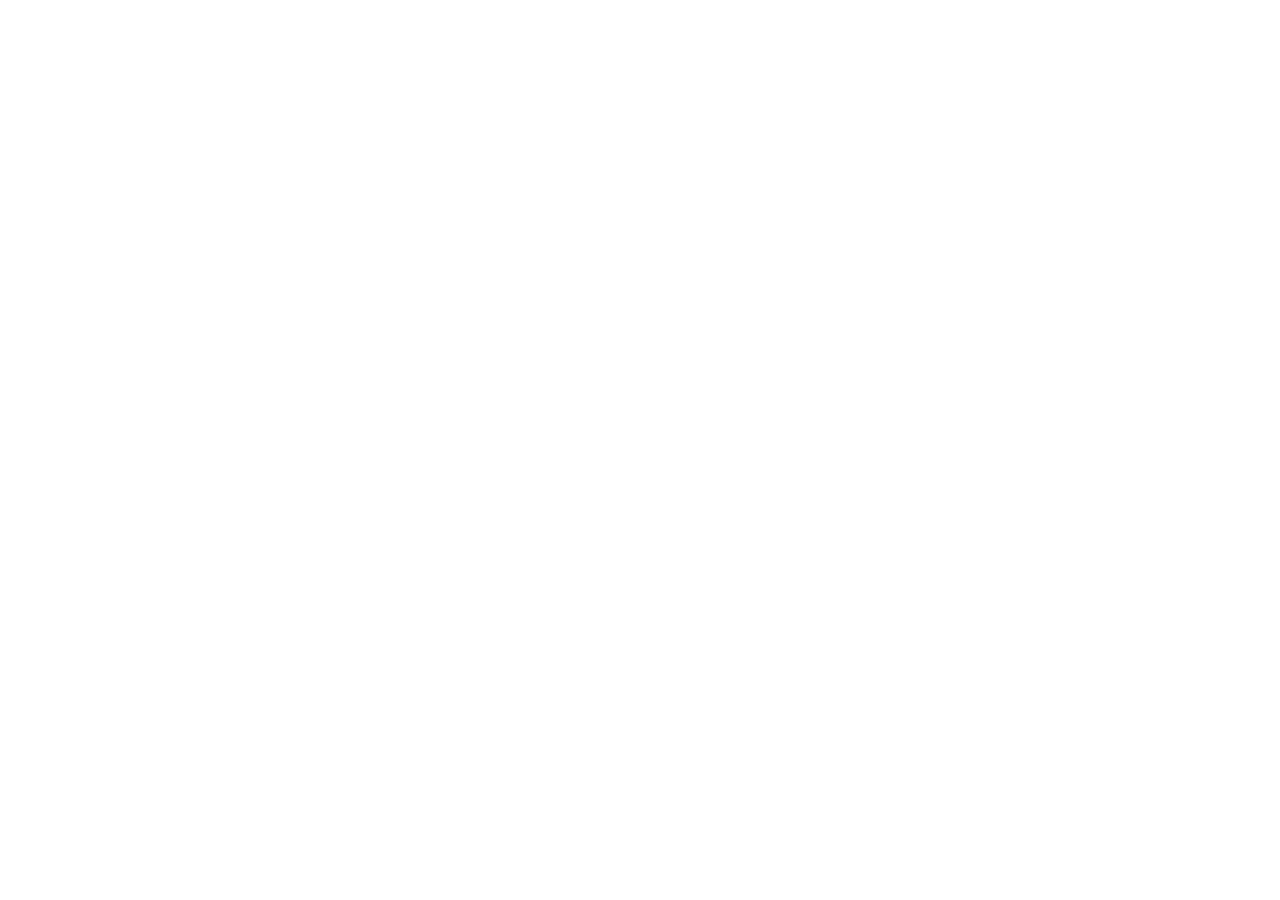
==== index.html @ 5af6671c "feat: initialize project structure and game logic Setup project configuration with Vite, Tailwind CS" ====
<!doctype html>
<html lang="en">
  <head>
    <meta charset="UTF-8" />
    <meta name="viewport" content="width=device-width, initial-scale=1.0" />
    <title>사탕 팡팡 컴퍼스 원 게임 - 초3 수학 원 학습</title>
    <meta name="description" content="초등학교 3학년 수학 '원' 단원을 3D 주사위와 360도 실시간 회전 컴퍼스로 배우는 2인 대결 사탕 수집 게임" />
    <meta property="og:title" content="사탕 팡팡 컴퍼스 원 게임 - 초3 수학 원 학습" />
    <meta property="og:description" content="초등학교 3학년 수학 '원' 단원을 3D 주사위와 360도 실시간 회전 컴퍼스로 배우는 2인 대결 사탕 수집 게임" />
    <meta property="og:type" content="website" />
    <meta name="twitter:card" content="summary_large_image" />
    <link rel="preconnect" href="https://fonts.googleapis.com">
    <link rel="preconnect" href="https://fonts.gstatic.com" crossorigin>
    <link href="https://fonts.googleapis.com/css2?family=Plus+Jakarta+Sans:wght@500;600;700;800&family=Gowun+Dodum&display=swap" rel="stylesheet">
  </head>
  <body>
    <div id="root"></div>
    <script type="module" src="/src/main.tsx"></script>
  </body>
</html>
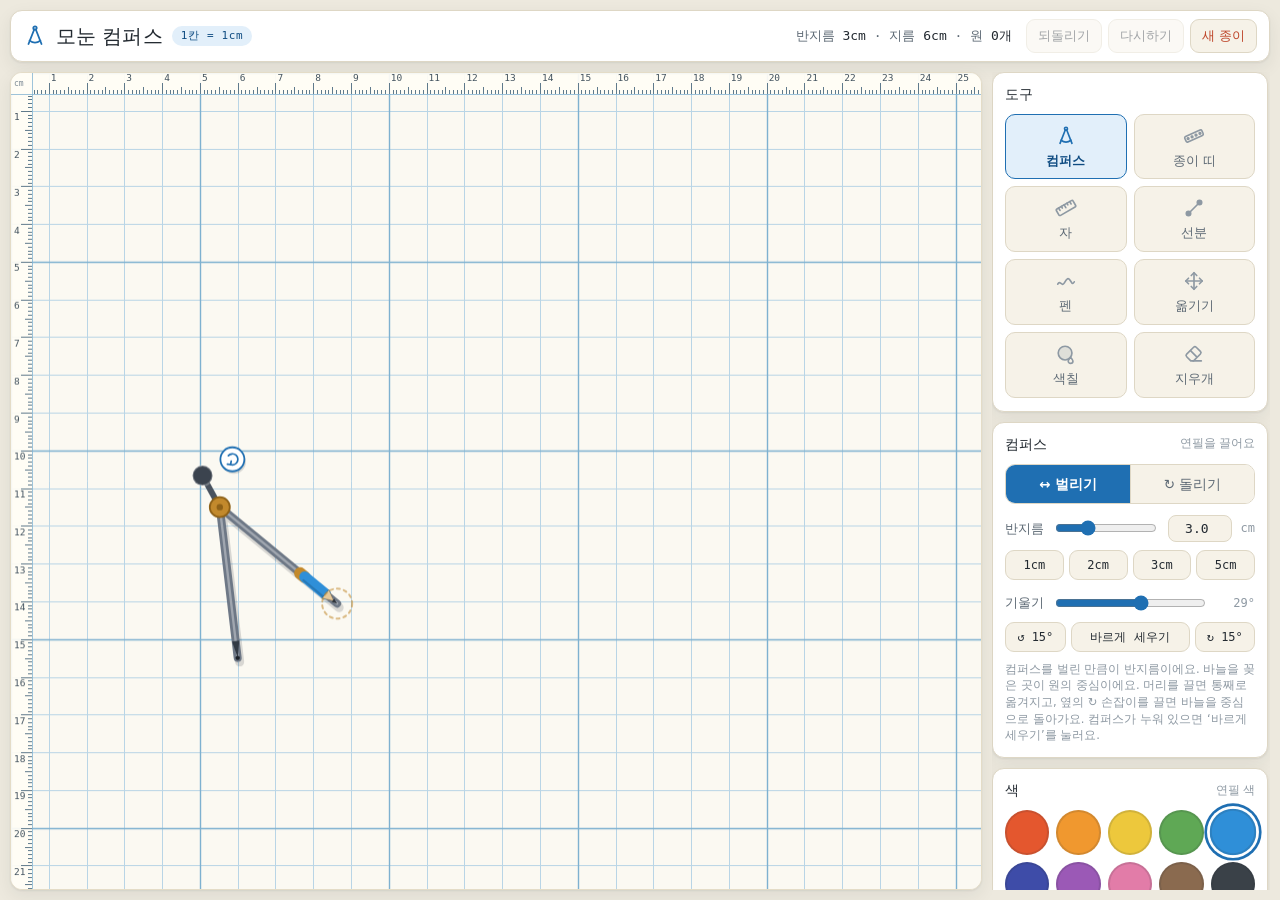
==== commit c53f0ddb: "Add files via upload 영역선택 재수정" ====
--- a/index.html
+++ b/index.html
@@ -1,21 +1,3032 @@
 <!doctype html>
-<html lang="en">
-  <head>
-    <meta charset="UTF-8" />
-    <meta name="viewport" content="width=device-width, initial-scale=1.0" />
-    <title>사탕 팡팡 컴퍼스 원 게임 - 초3 수학 원 학습</title>
-    <meta name="description" content="초등학교 3학년 수학 '원' 단원을 3D 주사위와 360도 실시간 회전 컴퍼스로 배우는 2인 대결 사탕 수집 게임" />
-    <meta property="og:title" content="사탕 팡팡 컴퍼스 원 게임 - 초3 수학 원 학습" />
-    <meta property="og:description" content="초등학교 3학년 수학 '원' 단원을 3D 주사위와 360도 실시간 회전 컴퍼스로 배우는 2인 대결 사탕 수집 게임" />
-    <meta property="og:type" content="website" />
-    <meta name="twitter:card" content="summary_large_image" />
-    <link rel="preconnect" href="https://fonts.googleapis.com">
-    <link rel="preconnect" href="https://fonts.gstatic.com" crossorigin>
-    <link href="https://fonts.googleapis.com/css2?family=Plus+Jakarta+Sans:wght@500;600;700;800&family=Gowun+Dodum&display=swap" rel="stylesheet">
-  </head>
-  <body>
-    <div id="root"></div>
-    <script type="module" src="/src/main.tsx"></script>
-  </body>
+<html lang="ko">
+<head>
+<meta charset="utf-8">
+<meta name="viewport" content="width=device-width, initial-scale=1, viewport-fit=cover">
+<title>모눈 컴퍼스</title>
+<meta name="description" content="모눈종이 위에서 컴퍼스·종이 띠·자로 원을 그려 보는 수학 도구">
+<meta name="theme-color" content="#1F6FB2">
+<meta name="mobile-web-app-capable" content="yes">
+<meta name="apple-mobile-web-app-capable" content="yes">
+<meta name="apple-mobile-web-app-title" content="모눈 컴퍼스">
+<meta name="apple-mobile-web-app-status-bar-style" content="default">
+<link rel="manifest" href="manifest.webmanifest">
+<link rel="icon" type="image/png" sizes="32x32" href="icons/favicon-32.png">
+<link rel="apple-touch-icon" href="icons/apple-touch-icon.png">
+<style>
+/* 글꼴은 앱 안에 들어 있다 — 인터넷이 없어도 같은 모습 */
+@font-face{font-family:Jua;font-style:normal;font-weight:400;font-display:swap;src:url(fonts/jua-sub.woff2) format("woff2")}
+@font-face{font-family:"IBM Plex Mono";font-style:normal;font-weight:500;font-display:swap;src:url(fonts/ibm-plex-mono-latin-500-normal.woff2) format("woff2")}
+</style>
+<style>
+:root{
+  /* 종이 — 두 테마에서 동일하게 유지한다. 도화지는 도화지다. */
+  --paper:#FBF9F2;
+  --paper-grid:#B9D5E6;
+  --paper-grid5:#7EB1D0;
+  --paper-edge:#E4DCC7;
+  --ruler:rgba(255,253,246,.92);
+
+  /* UI 크롬 — 테마에 따라 바뀐다 */
+  --bg:#EDE9DE;
+  --panel:#FFFFFF;
+  --panel-2:#F6F2E8;
+  --line:#DED7C5;
+  --ink:#232A31;
+  --ink-2:#5E6A75;
+  --ink-3:#8E99A3;
+  --accent:#1F6FB2;
+  --accent-soft:#E2EFFA;
+  --accent-ink:#0F4C82;
+  --brass:#C2892C;
+  --steel:#6E7886;
+  --danger:#BE4529;
+  --danger-soft:#FBEAE5;
+  --shadow:0 1px 2px rgba(35,42,49,.07), 0 6px 18px rgba(35,42,49,.07);
+  --r:12px;
+}
+@media (prefers-color-scheme:dark){
+  :root:not([data-theme="light"]){
+    --bg:#121A23;
+    --panel:#1A242F;
+    --panel-2:#16202A;
+    --line:#2A3947;
+    --ink:#E9F0F6;
+    --ink-2:#A6B6C4;
+    --ink-3:#77889A;
+    --accent:#63B6EE;
+    --accent-soft:#1B3448;
+    --accent-ink:#BEE0FA;
+    --brass:#DDA64B;
+    --steel:#95A3B4;
+    --danger:#EE8468;
+    --danger-soft:#38221C;
+    --shadow:0 1px 2px rgba(0,0,0,.35), 0 8px 24px rgba(0,0,0,.30);
+  }
+}
+:root[data-theme="dark"]{
+  --bg:#121A23;
+  --panel:#1A242F;
+  --panel-2:#16202A;
+  --line:#2A3947;
+  --ink:#E9F0F6;
+  --ink-2:#A6B6C4;
+  --ink-3:#77889A;
+  --accent:#63B6EE;
+  --accent-soft:#1B3448;
+  --accent-ink:#BEE0FA;
+  --brass:#DDA64B;
+  --steel:#95A3B4;
+  --danger:#EE8468;
+  --danger-soft:#38221C;
+  --shadow:0 1px 2px rgba(0,0,0,.35), 0 8px 24px rgba(0,0,0,.30);
+}
+
+*,*::before,*::after{box-sizing:border-box}
+html{
+  height:100%;
+  padding-top:env(safe-area-inset-top,0px);
+  padding-bottom:env(safe-area-inset-bottom,0px);
+}
+body{
+  height:100%;
+  margin:0;
+  background:var(--bg);
+  color:var(--ink);
+  font-family:"Gothic A1","Malgun Gothic","Apple SD Gothic Neo",system-ui,sans-serif;
+  font-size:14px;
+  line-height:1.5;
+  -webkit-text-size-adjust:100%;
+}
+img{max-width:100%}
+[hidden]{display:none!important}
+:focus-visible{outline:2.5px solid var(--accent);outline-offset:2px;border-radius:6px}
+
+/* ---------- 뼈대 ---------- */
+.app{
+  height:100%;
+  display:grid;
+  grid-template-columns:1fr 278px;
+  grid-template-rows:auto 1fr;
+  gap:10px;
+  padding:10px;
+}
+
+/* ---------- 상단 바 ---------- */
+.topbar{
+  grid-column:1/-1;
+  display:flex;align-items:center;gap:14px;flex-wrap:wrap;
+  background:var(--panel);
+  border:1px solid var(--line);
+  border-radius:var(--r);
+  padding:8px 12px;
+  box-shadow:var(--shadow);
+}
+.brand{display:flex;align-items:center;gap:9px;min-width:0}
+.brand svg{flex:none;color:var(--accent)}
+.brand h1{
+  font-family:Jua,"Gothic A1",sans-serif;
+  font-size:20px;font-weight:400;margin:0;letter-spacing:.01em;
+  white-space:nowrap;
+}
+.tag{
+  font-family:"IBM Plex Mono","Gothic A1",monospace;
+  font-size:11px;letter-spacing:.06em;
+  color:var(--accent-ink);background:var(--accent-soft);
+  border-radius:999px;padding:2px 9px;white-space:nowrap;
+}
+.readout{
+  font-family:"IBM Plex Mono","Gothic A1",monospace;
+  font-variant-numeric:tabular-nums;
+  font-size:13px;color:var(--ink-2);
+  margin-inline-start:auto;
+  white-space:nowrap;
+}
+.readout b{color:var(--ink);font-weight:500}
+.topacts{display:flex;gap:6px;flex-wrap:wrap}
+
+/* ---------- 버튼 ---------- */
+button{font:inherit;color:inherit;cursor:pointer}
+.btn{
+  background:var(--panel-2);
+  border:1px solid var(--line);
+  border-radius:9px;
+  padding:6px 11px;
+  font-size:13px;
+  transition:background .12s, border-color .12s, transform .06s;
+}
+.btn:hover:not(:disabled){background:var(--accent-soft);border-color:var(--accent)}
+.btn:active:not(:disabled){transform:translateY(1px)}
+.btn:disabled{opacity:.42;cursor:not-allowed}
+.btn.danger{color:var(--danger)}
+.btn.danger:hover:not(:disabled){background:var(--danger-soft);border-color:var(--danger)}
+
+/* ---------- 종이 ---------- */
+.stage{position:relative;min-width:0;min-height:0}
+.paper-frame{
+  position:absolute;inset:0;
+  border:1px solid var(--paper-edge);
+  border-radius:var(--r);
+  overflow:hidden;
+  background:var(--paper);
+  box-shadow:var(--shadow);
+}
+#paper{display:block;width:100%;height:100%;touch-action:none;cursor:crosshair}
+.toast{
+  position:absolute;left:50%;bottom:16px;transform:translateX(-50%);
+  background:#232A31;color:#FBF9F2;
+  font-size:13.5px;padding:8px 16px;border-radius:999px;
+  box-shadow:0 6px 20px rgba(0,0,0,.28);
+  pointer-events:none;
+  animation:pop .28s ease-out;
+  max-width:calc(100% - 32px);text-align:center;
+}
+@keyframes pop{from{opacity:0;transform:translate(-50%,10px)}to{opacity:1;transform:translate(-50%,0)}}
+@media (prefers-reduced-motion:reduce){
+  .toast{animation:none}
+  .btn:active:not(:disabled){transform:none}
+}
+
+/* ---------- 도구 패널 ---------- */
+.panel{
+  min-height:0;overflow-y:auto;overscroll-behavior:contain;
+  display:flex;flex-direction:column;gap:10px;
+  padding-right:2px;
+}
+.card{
+  background:var(--panel);
+  border:1px solid var(--line);
+  border-radius:var(--r);
+  padding:11px 12px 13px;
+  box-shadow:var(--shadow);
+}
+.card h2{
+  font-family:Jua,"Gothic A1",sans-serif;font-weight:400;
+  font-size:14px;margin:0 0 9px;color:var(--ink);
+  display:flex;align-items:center;gap:7px;
+}
+.card h2 .note{
+  font-family:"Gothic A1",sans-serif;font-size:11.5px;color:var(--ink-3);margin-inline-start:auto;
+}
+
+.tools{display:grid;grid-template-columns:1fr 1fr;gap:7px}
+.tool{
+  display:flex;flex-direction:column;align-items:center;gap:5px;
+  background:var(--panel-2);border:1.5px solid var(--line);
+  border-radius:10px;padding:10px 4px 8px;
+  font-size:12.5px;color:var(--ink-2);
+  transition:background .12s,border-color .12s,color .12s;
+}
+.tool svg{color:var(--ink-3);transition:color .12s}
+.tool:hover{border-color:var(--accent);color:var(--ink)}
+.tool[aria-pressed="true"]{
+  background:var(--accent-soft);border-color:var(--accent);
+  color:var(--accent-ink);font-weight:700;
+}
+.tool[aria-pressed="true"] svg{color:var(--accent)}
+
+.seg{display:grid;grid-template-columns:1fr 1fr;gap:0;border:1.5px solid var(--line);border-radius:10px;overflow:hidden;margin-bottom:11px}
+.seg.seg3{grid-template-columns:1fr 1fr 1fr}
+.seg.seg3 button{font-size:12.5px}
+.seg button{
+  background:var(--panel-2);border:0;padding:9px 4px;
+  font-size:13.5px;color:var(--ink-2);
+  display:flex;align-items:center;justify-content:center;gap:6px;
+}
+.seg button+button{border-left:1.5px solid var(--line)}
+.seg button[aria-pressed="true"]{background:var(--accent);color:#fff;font-weight:700}
+.seg .hintline{display:block;font-size:11px;color:var(--ink-3);margin-top:-6px}
+
+.field{display:flex;align-items:center;gap:9px;margin-bottom:8px}
+.field label{font-size:13px;color:var(--ink-2);white-space:nowrap}
+input[type=range]{flex:1;min-width:0;accent-color:var(--accent);height:22px}
+.num{
+  width:64px;padding:5px 7px;text-align:right;
+  font-family:"IBM Plex Mono","Gothic A1",monospace;font-variant-numeric:tabular-nums;
+  font-size:13px;background:var(--panel-2);color:var(--ink);
+  border:1px solid var(--line);border-radius:8px;
+}
+.unit{font-family:"IBM Plex Mono",monospace;font-size:12px;color:var(--ink-3)}
+.stepbtns{display:flex;gap:5px}
+.stepbtns .btn{flex:1;padding:5px 0;font-family:"IBM Plex Mono",monospace;font-size:12px}
+
+.swatches{display:grid;grid-template-columns:repeat(5,1fr);gap:7px}
+.sw{
+  aspect-ratio:1;border-radius:50%;border:2px solid rgba(35,42,49,.14);
+  padding:0;transition:transform .1s, box-shadow .12s;
+}
+.sw:hover{transform:scale(1.1)}
+.sw[aria-pressed="true"]{
+  box-shadow:0 0 0 2.5px var(--panel),0 0 0 5px var(--accent);
+  transform:scale(1.06);
+}
+
+.checks{display:flex;flex-direction:column;gap:2px}
+.chk{
+  display:flex;align-items:center;gap:9px;
+  padding:5px 6px;border-radius:8px;cursor:pointer;font-size:13.5px;
+}
+.chk:hover{background:var(--panel-2)}
+.chk input{width:17px;height:17px;accent-color:var(--accent);flex:none;cursor:pointer}
+.chk .dash{flex:none;width:22px;height:0;border-top-width:2.5px;border-radius:2px}
+
+.selinfo{
+  font-family:"IBM Plex Mono","Gothic A1",monospace;font-variant-numeric:tabular-nums;
+  font-size:12.5px;color:var(--ink-2);
+  background:var(--panel-2);border-radius:8px;padding:7px 10px;margin-bottom:9px;
+}
+.selinfo em{font-style:normal;color:var(--ink);font-weight:500}
+.rowbtns{display:flex;gap:6px}
+.rowbtns .btn{flex:1;text-align:center}
+
+.btn.save{
+  width:100%;padding:10px;font-size:14px;font-weight:700;
+  background:var(--accent);border-color:var(--accent);color:#fff;
+}
+.btn.save:hover:not(:disabled){background:var(--accent-ink);border-color:var(--accent-ink)}
+.btn.link{
+  width:100%;background:none;border:0;padding:7px 0 0;
+  font-size:12px;color:var(--accent);text-decoration:underline;text-underline-offset:2px;
+}
+.btn.link:hover{color:var(--accent-ink)}
+.savenote{font-size:11.5px;color:var(--ink-3);margin:9px 0 0;line-height:1.45}
+.sizehint{
+  display:block;margin-top:7px;
+  font-family:"IBM Plex Mono","Gothic A1",monospace;font-variant-numeric:tabular-nums;
+  font-size:11.5px;color:var(--ink-2);
+}
+
+/* 저장 기능이 막힌 화면에서 직접 내려받을 수 있게 보여 주는 창 */
+.peek{
+  position:fixed;inset:0;z-index:50;
+  background:rgba(18,26,35,.78);
+  display:grid;place-items:center;padding:20px;
+}
+.peek-box{
+  background:var(--panel);border-radius:14px;padding:16px;
+  max-width:min(760px,100%);max-height:100%;overflow:auto;
+  display:flex;flex-direction:column;gap:11px;
+  box-shadow:0 20px 60px rgba(0,0,0,.4);
+}
+.peek-box p{margin:0;font-size:13px;color:var(--ink-2);line-height:1.5}
+.peek-box textarea{
+  font-family:"IBM Plex Mono",monospace;font-size:11px;line-height:1.5;
+  width:100%;resize:vertical;padding:9px;border-radius:8px;
+  border:1px solid var(--line);background:var(--panel-2);color:var(--ink);
+  word-break:break-all;
+}
+.peek-box img{
+  display:block;max-width:100%;border-radius:8px;
+  background:
+    linear-gradient(45deg,#DED8C8 25%,transparent 25%,transparent 75%,#DED8C8 75%),
+    linear-gradient(45deg,#DED8C8 25%,#F6F2E8 25%,#F6F2E8 75%,#DED8C8 75%);
+  background-size:16px 16px;background-position:0 0,8px 8px;
+}
+
+/* 순서가 실제로 의미 있는 곳 — 컴퍼스 사용 절차.
+   li 를 grid 로 두면 <b> 와 그 뒤 글월이 서로 다른 칸으로 흩어진다. 글월은 한 흐름으로 두고
+   번호만 따로 띄운다. */
+.steps{list-style:none;margin:0;padding:0;counter-reset:s;display:flex;flex-direction:column;gap:10px}
+.steps li{
+  counter-increment:s;
+  position:relative;
+  padding-left:31px;
+  min-height:22px;
+  font-size:12.8px;color:var(--ink-2);line-height:1.55;
+}
+.steps li::before{
+  content:counter(s);
+  position:absolute;left:0;top:0;
+  width:22px;height:22px;border-radius:50%;
+  display:grid;place-items:center;
+  font-family:"IBM Plex Mono",monospace;font-size:11.5px;
+  background:var(--accent-soft);color:var(--accent-ink);
+}
+.steps b{color:var(--ink);font-weight:700}
+
+.startthumb{
+  display:block;width:100%;height:88px;
+  border:1px solid var(--line);border-radius:9px;
+  background:#FBF9F2;margin-bottom:9px;
+}
+
+details.cal{border-top:1px solid var(--line);margin-top:2px;padding-top:9px}
+details.cal summary{font-size:12.5px;color:var(--ink-3);cursor:pointer;list-style:none;display:flex;align-items:center;gap:6px}
+details.cal summary::-webkit-details-marker{display:none}
+details.cal summary::before{content:"▸";font-size:10px;transition:transform .15s}
+details.cal[open] summary::before{transform:rotate(90deg)}
+details.cal p{font-size:11.5px;color:var(--ink-3);margin:8px 0 6px;line-height:1.45}
+
+/* ---------- 좁은 화면 ---------- */
+@media (max-width:880px){
+  .app{
+    height:auto;min-height:100%;
+    grid-template-columns:1fr;
+    grid-template-rows:auto auto auto;
+  }
+  .stage{height:56vh;min-height:300px}
+  .panel{overflow:visible}
+  .readout{margin-inline-start:0;width:100%;order:3}
+  .topacts{margin-inline-start:auto}
+}
+</style>
+
+</head>
+<body>
+<div class="app">
+
+  <header class="topbar">
+    <div class="brand">
+      <svg width="24" height="24" viewBox="0 0 24 24" fill="none" stroke="currentColor" stroke-width="1.8" stroke-linecap="round" stroke-linejoin="round" aria-hidden="true">
+        <circle cx="12" cy="4" r="1.7"/>
+        <path d="M11.2 5.5 5.5 20"/><path d="M12.8 5.5 18.5 20"/>
+        <path d="M6.6 16.6a9 9 0 0 0 10.8 0"/>
+      </svg>
+      <h1>모눈 컴퍼스</h1>
+      <span class="tag">1칸 = 1cm</span>
+    </div>
+    <div class="readout" id="readout"></div>
+    <div class="topacts">
+      <button class="btn" id="btnUndo" type="button">되돌리기</button>
+      <button class="btn" id="btnRedo" type="button">다시하기</button>
+      <button class="btn danger" id="btnClear" type="button">새 종이</button>
+      <button class="btn save" id="btnInstall" type="button" hidden style="width:auto;padding:6px 12px;font-size:13px">앱 설치</button>
+    </div>
+  </header>
+
+  <div class="stage">
+    <div class="paper-frame">
+      <canvas id="paper"></canvas>
+      <div class="toast" id="toast" hidden></div>
+    </div>
+  </div>
+
+  <aside class="panel">
+
+    <section class="card">
+      <h2>도구</h2>
+      <div class="tools" id="tools">
+        <button class="tool" type="button" data-tool="compass" aria-pressed="true">
+          <svg width="22" height="22" viewBox="0 0 24 24" fill="none" stroke="currentColor" stroke-width="1.8" stroke-linecap="round" stroke-linejoin="round" aria-hidden="true"><circle cx="12" cy="4" r="1.6"/><path d="M11.2 5.5 5.5 20"/><path d="M12.8 5.5 18.5 20"/><path d="M6.6 16.6a9 9 0 0 0 10.8 0"/></svg>
+          컴퍼스
+        </button>
+        <button class="tool" type="button" data-tool="strip" aria-pressed="false">
+          <svg width="22" height="22" viewBox="0 0 24 24" fill="none" stroke="currentColor" stroke-width="1.8" stroke-linecap="round" stroke-linejoin="round" aria-hidden="true"><g transform="rotate(-24 12 12)"><rect x="1.8" y="8.8" width="20.4" height="6.4" rx="1.6"/><circle cx="5" cy="12" r=".9" fill="currentColor"/><circle cx="9.7" cy="12" r=".9" fill="currentColor"/><circle cx="14.4" cy="12" r=".9" fill="currentColor"/><circle cx="19.1" cy="12" r=".9" fill="currentColor"/></g></svg>
+          종이 띠
+        </button>
+        <button class="tool" type="button" data-tool="ruler" aria-pressed="false">
+          <svg width="22" height="22" viewBox="0 0 24 24" fill="none" stroke="currentColor" stroke-width="1.8" stroke-linecap="round" stroke-linejoin="round" aria-hidden="true"><g transform="rotate(-30 12 12)"><rect x="1.5" y="8" width="21" height="8" rx="1.4"/><path d="M5 8v3M8.5 8v2M12 8v3.6M15.5 8v2M19 8v3"/></g></svg>
+          자
+        </button>
+        <button class="tool" type="button" data-tool="line" aria-pressed="false">
+          <svg width="22" height="22" viewBox="0 0 24 24" fill="none" stroke="currentColor" stroke-width="1.8" stroke-linecap="round" stroke-linejoin="round" aria-hidden="true"><path d="M6 18 18 6"/><circle cx="6" cy="18" r="2.4" fill="currentColor"/><circle cx="18" cy="6" r="2.4" fill="currentColor"/></svg>
+          선분
+        </button>
+        <button class="tool" type="button" data-tool="pen" aria-pressed="false">
+          <svg width="22" height="22" viewBox="0 0 24 24" fill="none" stroke="currentColor" stroke-width="1.8" stroke-linecap="round" stroke-linejoin="round" aria-hidden="true"><path d="M3 15.5c2.4-5.2 4.6 3.4 7.2-1.4S14.6 7.6 17 12s3 2.6 4 .9"/></svg>
+          펜
+        </button>
+        <button class="tool" type="button" data-tool="select" aria-pressed="false">
+          <svg width="22" height="22" viewBox="0 0 24 24" fill="none" stroke="currentColor" stroke-width="1.8" stroke-linecap="round" stroke-linejoin="round" aria-hidden="true"><path d="M12 3v18M3 12h18"/><path d="m9 6 3-3 3 3M9 18l3 3 3-3M6 9l-3 3 3 3M18 9l3 3-3 3"/></svg>
+          옮기기
+        </button>
+        <button class="tool" type="button" data-tool="fill" aria-pressed="false">
+          <svg width="22" height="22" viewBox="0 0 24 24" fill="none" stroke="currentColor" stroke-width="1.8" stroke-linecap="round" stroke-linejoin="round" aria-hidden="true"><circle cx="11" cy="11" r="7.5" fill="currentColor" fill-opacity=".22"/><path d="M17 15.5c1.6 1.9 2.6 3.2 2.6 4.2a2.6 2.6 0 0 1-5.2 0c0-1 1-2.3 2.6-4.2Z"/></svg>
+          색칠
+        </button>
+        <button class="tool" type="button" data-tool="erase" aria-pressed="false">
+          <svg width="22" height="22" viewBox="0 0 24 24" fill="none" stroke="currentColor" stroke-width="1.8" stroke-linecap="round" stroke-linejoin="round" aria-hidden="true"><path d="M8.5 19.5 4 15a2 2 0 0 1 0-2.8l7.6-7.6a2 2 0 0 1 2.8 0l4.6 4.6a2 2 0 0 1 0 2.8l-7.5 7.5Z"/><path d="M20 19.5h-9"/><path d="m8.2 8.3 6.5 6.5"/></svg>
+          지우개
+        </button>
+      </div>
+    </section>
+
+    <section class="card" id="cardCompass">
+      <h2><span id="instName">컴퍼스</span><span class="note">연필을 끌어요</span></h2>
+      <div class="seg" id="seg">
+        <button type="button" data-mode="open" aria-pressed="true" id="modeOpen">↔ 벌리기</button>
+        <button type="button" data-mode="turn" aria-pressed="false">↻ 돌리기</button>
+      </div>
+      <div class="field">
+        <label for="rRange">반지름</label>
+        <input type="range" id="rRange" min="0.5" max="9" step="0.1" value="3">
+        <input type="number" class="num" id="rNum" min="0.5" max="9" step="0.1" value="3.0">
+        <span class="unit">cm</span>
+      </div>
+      <div class="stepbtns">
+        <button class="btn" type="button" data-setr="1">1cm</button>
+        <button class="btn" type="button" data-setr="2">2cm</button>
+        <button class="btn" type="button" data-setr="3">3cm</button>
+        <button class="btn" type="button" data-setr="5">5cm</button>
+      </div>
+      <div class="field" style="margin:10px 0 6px">
+        <label for="tiltRange">기울기</label>
+        <input type="range" id="tiltRange" min="-180" max="180" step="1" value="0">
+        <span class="unit" id="tiltOut" style="min-width:38px;text-align:right">0°</span>
+      </div>
+      <div class="stepbtns">
+        <button class="btn" type="button" data-rot="-15" aria-label="왼쪽으로 15도">↺ 15°</button>
+        <button class="btn" type="button" id="btnUpright" style="flex:2">바르게 세우기</button>
+        <button class="btn" type="button" data-rot="15" aria-label="오른쪽으로 15도">↻ 15°</button>
+      </div>
+      <p class="savenote" id="instHint"></p>
+    </section>
+
+    <section class="card" id="cardRul" hidden>
+      <h2>자<span class="note" id="rulNote">—</span></h2>
+      <div class="seg seg3" id="segRulLen">
+        <button type="button" data-rlen="10" aria-pressed="false">10cm</button>
+        <button type="button" data-rlen="15" aria-pressed="true">15cm</button>
+        <button type="button" data-rlen="20" aria-pressed="false">20cm</button>
+      </div>
+      <div class="rowbtns">
+        <button class="btn" type="button" data-rang="0">가로로 놓기</button>
+        <button class="btn" type="button" data-rang="90">세로로 놓기</button>
+      </div>
+      <p class="savenote">재고 싶은 곳에 자의 <b>0</b>을 맞춰요. 종이를 누르면 0이 그 자리로 와요.<br>
+      자 몸통을 끌면 옮겨지고, 끝의 <b>↻ 손잡이</b>를 끌면 0을 중심으로 돌아가요. <b>Shift</b>를 누르면 15°씩 돌아가요.<br>
+      눈금 쪽 가장자리를 누르거나 마우스를 올리면 그 자리의 길이가 보여요.</p>
+    </section>
+
+    <section class="card" id="cardPen" hidden>
+      <h2>펜<span class="note">자유롭게 그려요</span></h2>
+      <div class="seg seg3" id="segPen">
+        <button type="button" data-pen="thin" aria-pressed="false">가늘게</button>
+        <button type="button" data-pen="mid" aria-pressed="true">보통</button>
+        <button type="button" data-pen="bold" aria-pressed="false">굵게</button>
+      </div>
+      <p class="savenote" style="margin:0">종이 위를 누른 채 움직이면 그려져요. 마우스, 펜, 손가락 모두 돼요.<br>
+      잘못 그렸으면 <b>지우개</b>를 누른 채 쓱 문질러요.</p>
+    </section>
+
+    <section class="card" id="cardLine" hidden>
+      <h2>선분<span class="note" id="lineLen">—</span></h2>
+      <p class="savenote" style="margin:0">종이의 한 점을 눌러 다른 점까지 <b>끌면</b> 선분이 그어져요. 끄는 동안 길이가 보여요.<br>
+      <b>Shift</b>를 누른 채 끌면 가로·세로·45°로 곧게 그어져요.</p>
+    </section>
+
+    <section class="card">
+      <h2>색<span class="note" id="colorNote">연필 색</span></h2>
+      <div class="swatches" id="swatches"></div>
+      <div class="checks" style="margin-top:9px">
+        <label class="chk"><input type="checkbox" id="chkFillErase"> 색칠 도구로 칠 지우기</label>
+      </div>
+    </section>
+
+    <section class="card">
+      <h2>보기</h2>
+      <div class="checks">
+        <label class="chk"><input type="checkbox" id="chkCenter" checked><span class="dash" style="border-top-style:dotted;border-color:#2B333B"></span> 중심</label>
+        <label class="chk"><input type="checkbox" id="chkRadius"><span class="dash" style="border-top-style:solid;border-color:#1F6FB2"></span> 반지름</label>
+        <label class="chk"><input type="checkbox" id="chkDiameter"><span class="dash" style="border-top-style:dashed;border-color:#B4531F"></span> 지름</label>
+        <label class="chk"><input type="checkbox" id="chkLength" checked><span class="dash" style="border-top-style:solid;border-color:#2E7D5B"></span> 선분 길이</label>
+      </div>
+      <div class="checks" style="margin-top:6px;border-top:1px solid var(--line);padding-top:6px">
+        <label class="chk"><input type="checkbox" id="chkGrid" checked> 모눈</label>
+        <label class="chk"><input type="checkbox" id="chkRuler" checked> 눈금자</label>
+        <label class="chk"><input type="checkbox" id="chkSnap" checked> 모눈에 딱 맞추기</label>
+      </div>
+      <details class="cal">
+        <summary>화면 보정</summary>
+        <p>진짜 자를 화면에 대고, 모눈 한 칸이 1cm가 되도록 맞춰요.</p>
+        <div class="field" style="margin:0">
+          <input type="range" id="calRange" min="0.6" max="1.6" step="0.01" value="1">
+          <span class="unit" id="calOut">100%</span>
+        </div>
+      </details>
+    </section>
+
+    <section class="card" id="cardSel" hidden>
+      <h2>고른 그림<span class="note" id="selCount">0개</span></h2>
+      <div class="selinfo" id="selInfo"></div>
+      <div class="rowbtns" style="margin-bottom:6px">
+        <button class="btn" type="button" id="btnSelAll">모두 고르기</button>
+        <button class="btn" type="button" id="btnSelNone">고르기 해제</button>
+      </div>
+      <div class="rowbtns">
+        <button class="btn" type="button" id="btnSelFill">색칠하기</button>
+        <button class="btn danger" type="button" id="btnSelDel">삭제</button>
+      </div>
+    </section>
+
+    <section class="card">
+      <h2>저장<span class="note">PNG 그림 파일</span></h2>
+      <div class="seg seg3" id="segScope">
+        <button type="button" data-scope="sel" aria-pressed="true">고른 그림</button>
+        <button type="button" data-scope="area" aria-pressed="false">영역</button>
+        <button type="button" data-scope="all" aria-pressed="false">종이 전체</button>
+      </div>
+      <div id="cropRow" hidden style="margin:-4px 0 11px">
+        <button class="btn" type="button" id="btnCrop" style="width:100%">✂ 영역 다시 정하기</button>
+      </div>
+      <div class="seg seg3" id="segBg">
+        <button type="button" data-bg="grid" aria-pressed="true">모눈</button>
+        <button type="button" data-bg="white" aria-pressed="false">흰 바탕</button>
+        <button type="button" data-bg="none" aria-pressed="false">투명</button>
+      </div>
+      <div class="seg seg3" id="segScale">
+        <button type="button" data-scale="1" aria-pressed="true">작게</button>
+        <button type="button" data-scale="2" aria-pressed="false">보통</button>
+        <button type="button" data-scale="3" aria-pressed="false">크게</button>
+      </div>
+      <button class="btn save" type="button" id="btnSave">PNG로 저장</button>
+      <button class="btn link" type="button" id="btnPeek">그림 열어서 직접 저장하기</button>
+      <span class="sizehint" id="sizeHint"></span>
+      <p class="savenote" id="saveNote"></p>
+    </section>
+
+    <section class="card" id="cardGuide">
+      <h2>따라 그리기<span class="note" id="guideNote">예시 없음</span></h2>
+      <div class="rowbtns">
+        <button class="btn" type="button" id="btnGuideCopy">예시 코드 복사</button>
+        <button class="btn" type="button" id="btnGuidePaste">코드 붙여 넣기</button>
+      </div>
+      <div id="guideOn" hidden style="margin-top:8px">
+        <div class="checks" style="margin-bottom:6px">
+          <label class="chk"><input type="checkbox" id="chkGuide" checked><span class="dash" style="border-top-style:dashed;border-color:#8E99A3"></span> 예시 보기</label>
+        </div>
+        <div class="rowbtns">
+          <button class="btn" type="button" id="btnGuideTake">내 그림으로 가져오기</button>
+          <button class="btn danger" type="button" id="btnGuideClear">예시 지우기</button>
+        </div>
+      </div>
+      <p class="savenote" id="guideHelp"><b>선생님</b>: 예시를 그리고 ‘예시 코드 복사’를 눌러, 이 페이지 링크와 함께 보내요.<br>
+      <b>학생</b>: 링크를 열고 ‘코드 붙여 넣기’에 받은 코드를 넣으면 예시가 흐린 점선으로 깔려요. 그 위에 따라 그려요.</p>
+    </section>
+
+    <section class="card" id="cardStart">
+      <h2>출발 그림<span class="note" id="startNote">—</span></h2>
+      <canvas class="startthumb" id="startThumb" hidden></canvas>
+      <button class="btn" type="button" id="btnStartLoad" style="width:100%">출발 그림으로 되돌리기</button>
+      <div id="startOwner" hidden style="margin-top:6px">
+        <div class="rowbtns">
+          <button class="btn" type="button" id="btnStartSet">지금 그림으로 정하기</button>
+          <button class="btn danger" type="button" id="btnStartClear">없애기</button>
+        </div>
+      </div>
+      <button class="btn link" type="button" id="btnStartCopy">출발 그림 코드 복사</button>
+      <p class="savenote" id="startHelp"></p>
+    </section>
+
+    <section class="card">
+      <h2>이렇게 그려요</h2>
+      <ol class="steps">
+        <li>연필을 끌어 <b>반지름</b>을 정해요. 컴퍼스는 벌리고, 종이 띠는 연필 꽂을 구멍을 골라요.</li>
+        <li>종이를 눌러 <b>원의 중심</b>에 바늘이나 누름핀을 꽂아요.</li>
+        <li><b>돌리기</b>로 바꾸고, 연필을 잡아 한 바퀴 빙 돌려요. 돌린 만큼만 그려져요.</li>
+      </ol>
+      <p class="savenote">두 도구 모두 <b>중심과 반지름이 같으면 같은 원</b>이 그려져요. 도구를 바꿔 가며 같은 원을 그려 보세요.</p>
+      <p class="savenote"><b>선분</b> 도구는 한 점에서 다른 점까지 끌면 그어져요. 반지름이나 지름을 선분으로 그어 재어 보세요. <b>자</b>를 종이 위에 대면 원의 지름이나 선분의 길이를 직접 잴 수 있어요.
+      <b>펜</b>으로는 원 안에 얼굴을 그리거나 이름을 쓰는 것처럼 자유롭게 그릴 수 있어요.</p>
+    </section>
+
+  </aside>
+</div>
+
+<div class="peek" id="peek" hidden>
+  <div class="peek-box">
+    <p id="peekMsg"></p>
+    <img id="peekImg" alt="저장할 그림">
+    <textarea id="peekText" hidden readonly rows="5" spellcheck="false"></textarea>
+    <div class="rowbtns">
+      <button class="btn save" type="button" id="peekLoad" hidden style="width:auto">불러오기</button>
+      <button class="btn" type="button" id="peekClose">닫기</button>
+    </div>
+  </div>
+</div>
+
+<script type="application/json" id="startScene">null</script>
+
+<script>
+(function(){
+"use strict";
+
+/* 이 페이지가 스스로 새 버전을 낼 때 쓸 원본. 아무것도 건드리기 전에 떠 둔다. */
+var PRISTINE = document.documentElement.outerHTML;
+
+var TAU = Math.PI * 2;
+var STORE = "mogeun-compass-v1";
+
+/* ============ 상태 ============ */
+var S = {
+  tool: "compass",
+  cmode: "open",
+  color: "#2F8FD8",
+  pen: "mid",
+  fillErase: false,
+  show: { center:true, radius:false, diameter:false, length:true },
+  grid: true, ruler: true, snap: true,
+  cal: 1,
+  shapes: [],
+  compass: { x:5, y:6, r:3, ang:-0.5 },
+  rul: { x:1, y:2, ang:0, len:15 },
+  guide: null,          /* 따라 그릴 예시 — 흐리게 깔리고, 고르거나 지울 수 없다 */
+  showGuide: true
+};
+/* 페이지에 박혀 있는 출발 그림 — 링크를 여는 모든 사람이 이 그림에서 시작한다 */
+var START = null;
+try {
+  var _sc = document.getElementById("startScene");
+  var _raw = _sc ? _sc.textContent.trim() : "";
+  if (_raw && _raw !== "null") START = JSON.parse(_raw);
+} catch (err) { START = null; }
+
+var selIds = [], activeId = null, seeded = false;
+var undoStack = [], redoStack = [];
+var saveScope = "sel", saveBg = "grid", saveScale = 1;
+var crop = null, cropMode = false;   /* 저장할 영역 (cm) — 종이 위에 네모를 그려 정한다 */
+
+function isSel(id){ return selIds.indexOf(id) !== -1; }
+function setSel(ids){ selIds = ids.slice(); }
+function toggleSel(id){
+  var i = selIds.indexOf(id);
+  if (i === -1) selIds.push(id); else selIds.splice(i, 1);
+}
+function selShapes(){
+  var out = [], i;
+  for (i = 0; i < S.shapes.length; i++) if (isSel(S.shapes[i].id)) out.push(S.shapes[i]);
+  return out;
+}
+function pruneSel(){
+  selIds = selIds.filter(function(id){ return !!byId(id); });
+}
+
+var COLORS = [
+  ["#E4572E","빨강"], ["#F0982F","주황"], ["#EDC83C","노랑"], ["#5FA855","초록"], ["#2F8FD8","파랑"],
+  ["#3E4CA8","남색"], ["#9B59B6","보라"], ["#E27CA8","분홍"], ["#8A6A4F","갈색"], ["#3A4148","검정"]
+];
+var C_CENTER = "#2B333B", C_RADIUS = "#1F6FB2", C_DIAM = "#B4531F", C_LEN = "#2E7D5B";
+var PAPER = "#FBF9F2", GRID = "#B9D5E6", GRID5 = "#7EB1D0";
+var STEEL = "#6E7886", STEEL_D = "#49525E", BRASS = "#C2892C", BRASS_D = "#8E6117";
+
+/* ============ 캔버스 ============ */
+var cv = document.getElementById("paper");
+var ctx = cv.getContext("2d");
+var W = 0, H = 0, PPC = 37.8, BASE_PPC = 37.8;
+var Wcm = 0, Hcm = 0;
+/* 그리는 창의 왼쪽 위 모서리가 종이의 어디인지 (px). 화면은 0,0, 저장할 때는 잘라낸 위치 */
+var OX = 0, OY = 0;
+
+function measureBasePPC(){
+  var d = document.createElement("div");
+  d.style.cssText = "width:1cm;height:1px;position:absolute;left:-9999px;top:-9999px;visibility:hidden";
+  document.body.appendChild(d);
+  var v = d.getBoundingClientRect().width;
+  d.parentNode.removeChild(d);
+  return (v > 10 && v < 300) ? v : 37.7952755906;
+}
+
+function resize(){
+  var rect = cv.getBoundingClientRect();
+  var dpr = Math.min(window.devicePixelRatio || 1, 2.5);
+  W = Math.max(1, Math.round(rect.width));
+  H = Math.max(1, Math.round(rect.height));
+  cv.width = Math.round(W * dpr);
+  cv.height = Math.round(H * dpr);
+  ctx.setTransform(dpr, 0, 0, dpr, 0, 0);
+  PPC = BASE_PPC * S.cal;
+  Wcm = W / PPC; Hcm = H / PPC;
+  if (!seeded) scheduleSeed();
+  /* claude.ai 화면 안에서는 종이 크기가 늦게 정해진다. 아직 아무도 컴퍼스를 건드리지 않았으면
+     크기가 바뀔 때마다 다시 놓아서, 마지막 크기를 기준으로 자리 잡게 한다. */
+  if (compassAuto) placeCompassDefault();
+  if (rulAuto) placeRulDefault();
+  clampCompass(); clampRul();
+  draw();
+  drawStartThumb();
+}
+
+/* 레이아웃이 자리를 잡은 뒤에 출발 그림을 놓는다 */
+var seedTimer = null;
+function scheduleSeed(){
+  clearTimeout(seedTimer);
+  seedTimer = setTimeout(function(){
+    if (seeded || W < 100) return;
+    seeded = true;
+    applyStart();
+    draw(); syncReadout(); syncSel();
+  }, 150);
+}
+
+/* 출발 그림이 있으면 그것으로, 없으면 빈 종이에서 시작한다 */
+function startShapes(){
+  if (!START || !Array.isArray(START.shapes)) return null;
+  try { return JSON.parse(JSON.stringify(START.shapes)); } catch (err){ return null; }
+}
+function applyStart(){
+  var st = startShapes();
+  S.shapes = [];
+  selIds = []; activeId = null;
+  if (st){
+    S.shapes = st;
+    if (START.compass){
+      try { S.compass = JSON.parse(JSON.stringify(START.compass)); compassAuto = false; } catch (err){}
+    }
+  }
+  if (compassAuto) placeCompassDefault();
+  clampCompass(); syncRadiusUI();
+}
+
+function w2s(xcm, ycm){ return { x: xcm * PPC - OX, y: ycm * PPC - OY }; }
+
+/* ============ 첫 화면 ============ */
+/* 반지름 3cm로 벌린 컴퍼스를 종이 왼쪽 아래 즈음에 둔다 */
+var compassAuto = true;
+function placeCompassDefault(){
+  if (!Wcm) return;
+  S.compass.r = 3;
+  S.compass.ang = -0.5;
+  S.compass.x = round5(Math.max(1, Math.min(6, Wcm * 0.3)));
+  S.compass.y = round5(Math.max(1.5, Math.min(Hcm - 1, Hcm * 0.72)));
+  syncRadiusUI();
+}
+function round5(v){ return Math.round(v * 2) / 2; }
+var idSeq = 1;
+function newId(){ return "s" + (idSeq++) + "_" + Math.random().toString(36).slice(2,7); }
+function mkShape(cx, cy, r, stroke, fill, a0, sweep){
+  return { id: newId(), cx:cx, cy:cy, r:r, stroke:stroke, fill:fill||null, a0:a0, sweep:sweep };
+}
+function mkLine(x1, y1, x2, y2, stroke){
+  return { id: newId(), type:"line", x1:x1, y1:y1, x2:x2, y2:y2, stroke:stroke };
+}
+function mkPath(pts, stroke, w){
+  return { id: newId(), type:"path", pts:pts, stroke:stroke, w:w };
+}
+/* 예전에 저장한 그림에는 type이 없다 — 없으면 원(호)으로 본다.
+   "선분이 아니면 원"으로 판단하면 자유선이 원으로 읽힌다. 원인지를 직접 묻는다. */
+function isArc(sh){ return !sh.type; }
+function isLine(sh){ return sh.type === "line"; }
+function isPath(sh){ return sh.type === "path"; }
+function isClosed(sh){ return isArc(sh) && Math.abs(sh.sweep) >= TAU - 1e-6; }
+function lineLen(sh){ return Math.hypot(sh.x2 - sh.x1, sh.y2 - sh.y1); }
+function byId(id){ for (var i=0;i<S.shapes.length;i++) if (S.shapes[i].id === id) return S.shapes[i]; return null; }
+
+function bboxOf(sh){
+  if (isLine(sh)) return {
+    x0: Math.min(sh.x1, sh.x2), y0: Math.min(sh.y1, sh.y2),
+    x1: Math.max(sh.x1, sh.x2), y1: Math.max(sh.y1, sh.y2)
+  };
+  if (isPath(sh)){
+    var b = { x0: Infinity, y0: Infinity, x1: -Infinity, y1: -Infinity };
+    for (var i = 0; i < sh.pts.length; i++){
+      var q = sh.pts[i];
+      if (q[0] < b.x0) b.x0 = q[0]; if (q[0] > b.x1) b.x1 = q[0];
+      if (q[1] < b.y0) b.y0 = q[1]; if (q[1] > b.y1) b.y1 = q[1];
+    }
+    return b;
+  }
+  return { x0: sh.cx - sh.r, y0: sh.cy - sh.r, x1: sh.cx + sh.r, y1: sh.cy + sh.r };
+}
+function anchorOf(sh){
+  if (isLine(sh)) return { x: sh.x1, y: sh.y1 };
+  if (isPath(sh)) return { x: sh.pts[0][0], y: sh.pts[0][1] };
+  return { x: sh.cx, y: sh.cy };
+}
+function snapshotOf(sh){
+  if (isLine(sh)) return { x1: sh.x1, y1: sh.y1, x2: sh.x2, y2: sh.y2 };
+  if (isPath(sh)) return { pts: sh.pts.map(function(q){ return [q[0], q[1]]; }) };
+  return { cx: sh.cx, cy: sh.cy };
+}
+function r2(v){ return Math.round(v * 100) / 100; }
+function applyMove(sh, s0, dx, dy){
+  if (isLine(sh)){
+    sh.x1 = r2(s0.x1 + dx); sh.y1 = r2(s0.y1 + dy);
+    sh.x2 = r2(s0.x2 + dx); sh.y2 = r2(s0.y2 + dy);
+  } else if (isPath(sh)){
+    sh.pts = s0.pts.map(function(q){ return [r2(q[0] + dx), r2(q[1] + dy)]; });
+  } else {
+    sh.cx = r2(s0.cx + dx); sh.cy = r2(s0.cy + dy);
+  }
+}
+function distToSeg(p, a, b){
+  var vx = b.x - a.x, vy = b.y - a.y, L2 = vx * vx + vy * vy;
+  var t = L2 ? ((p.x - a.x) * vx + (p.y - a.y) * vy) / L2 : 0;
+  t = Math.max(0, Math.min(1, t));
+  return Math.hypot(p.x - (a.x + t * vx), p.y - (a.y + t * vy));
+}
+
+/* ---- 자유선 ---- */
+var PEN_W = { thin: 2, mid: 3.5, bold: 7 };
+
+/* 손이 지나간 자리를 다 남기면 저장이 무거워진다. 모양이 바뀌지 않는 점은 덜어 낸다. */
+function simplify(pts, eps){
+  if (pts.length < 3) return pts;
+  var keep = new Array(pts.length), stack = [[0, pts.length - 1]];
+  keep[0] = keep[pts.length - 1] = true;
+  function P(q){ return { x: q[0], y: q[1] }; }
+  while (stack.length){
+    var s = stack.pop(), a = s[0], b = s[1], maxD = 0, idx = -1;
+    for (var i = a + 1; i < b; i++){
+      var d = distToSeg(P(pts[i]), P(pts[a]), P(pts[b]));
+      if (d > maxD){ maxD = d; idx = i; }
+    }
+    if (idx !== -1 && maxD > eps){ keep[idx] = true; stack.push([a, idx], [idx, b]); }
+  }
+  return pts.filter(function(q, i){ return keep[i]; });
+}
+
+/* 점과 점 사이를 가운데점으로 이어 부드럽게 그린다 */
+function tracePath(pts){
+  var n = pts.length, i, a, b;
+  var p0 = w2s(pts[0][0], pts[0][1]);
+  ctx.beginPath();
+  ctx.moveTo(p0.x, p0.y);
+  if (n === 1){ ctx.lineTo(p0.x + 0.01, p0.y); return; }   /* 콕 찍으면 점 */
+  for (i = 1; i < n - 1; i++){
+    a = w2s(pts[i][0], pts[i][1]);
+    b = w2s(pts[i + 1][0], pts[i + 1][1]);
+    ctx.quadraticCurveTo(a.x, a.y, (a.x + b.x) / 2, (a.y + b.y) / 2);
+  }
+  var last = w2s(pts[n - 1][0], pts[n - 1][1]);
+  ctx.lineTo(last.x, last.y);
+}
+function drawPath(sh){
+  tracePath(sh.pts);
+  ctx.strokeStyle = sh.stroke; ctx.lineWidth = sh.w || PEN_W.mid;
+  ctx.lineCap = "round"; ctx.lineJoin = "round";
+  ctx.stroke();
+}
+function distToPath(p, sh){
+  var pts = sh.pts, best = Infinity, i;
+  if (pts.length === 1) return dist(p, w2s(pts[0][0], pts[0][1]));
+  var prev = w2s(pts[0][0], pts[0][1]);
+  for (i = 1; i < pts.length; i++){
+    var cur = w2s(pts[i][0], pts[i][1]);
+    var d = distToSeg(p, prev, cur);
+    if (d < best) best = d;
+    prev = cur;
+  }
+  return best;
+}
+
+/* ============ 그리기 ============ */
+function draw(){
+  ctx.clearRect(0, 0, W, H);
+  ctx.fillStyle = PAPER;
+  ctx.fillRect(0, 0, W, H);
+  if (S.grid) drawGrid();
+  if (S.guide && S.showGuide) drawGuideLayer();
+  drawShapes();
+  drawSelection();
+  if (S.ruler) drawRulers();
+  if (isCircleTool(S.tool)) drawInstrument();
+  if (S.tool === "ruler") drawRulTool();
+  if (drag && drag.mode === "band") drawBand();
+  if (saveScope === "area" && (crop || cropMode)) drawCrop();
+}
+
+function drawGrid(){
+  var i, p;
+  var ix0 = Math.floor(OX / PPC), ix1 = Math.ceil((OX + W) / PPC);
+  var iy0 = Math.floor(OY / PPC), iy1 = Math.ceil((OY + H) / PPC);
+
+  ctx.lineWidth = 1;
+  ctx.strokeStyle = GRID;
+  ctx.beginPath();
+  for (i = ix0; i <= ix1; i++){
+    if (i % 5 === 0) continue;
+    p = Math.round(i * PPC - OX) + 0.5;
+    ctx.moveTo(p, 0); ctx.lineTo(p, H);
+  }
+  for (i = iy0; i <= iy1; i++){
+    if (i % 5 === 0) continue;
+    p = Math.round(i * PPC - OY) + 0.5;
+    ctx.moveTo(0, p); ctx.lineTo(W, p);
+  }
+  ctx.stroke();
+
+  ctx.lineWidth = 1.4;
+  ctx.strokeStyle = GRID5;
+  ctx.beginPath();
+  for (i = ix0; i <= ix1; i++){
+    if (i % 5 !== 0) continue;
+    p = Math.round(i * PPC - OX) + 0.5;
+    ctx.moveTo(p, 0); ctx.lineTo(p, H);
+  }
+  for (i = iy0; i <= iy1; i++){
+    if (i % 5 !== 0) continue;
+    p = Math.round(i * PPC - OY) + 0.5;
+    ctx.moveTo(0, p); ctx.lineTo(W, p);
+  }
+  ctx.stroke();
+}
+
+function drawRulers(){
+  var T = 21, mm = PPC / 10, i, x, y, len, step;
+  ctx.save();
+  ctx.fillStyle = "rgba(255,253,246,.93)";
+  ctx.fillRect(0, 0, W, T);
+  ctx.fillRect(0, 0, T, H);
+  ctx.strokeStyle = "rgba(126,177,208,.75)";
+  ctx.lineWidth = 1;
+  ctx.beginPath();
+  ctx.moveTo(0, T + 0.5); ctx.lineTo(W, T + 0.5);
+  ctx.moveTo(T + 0.5, 0); ctx.lineTo(T + 0.5, H);
+  ctx.stroke();
+
+  ctx.strokeStyle = "#5F7A8C";
+  ctx.lineWidth = 1;
+  ctx.beginPath();
+  for (i = 0; i * mm <= W; i++){
+    x = Math.round(i * mm) + 0.5;
+    if (x < T) continue;
+    len = (i % 10 === 0) ? 11 : (i % 5 === 0) ? 7 : 4;
+    ctx.moveTo(x, T); ctx.lineTo(x, T - len);
+  }
+  for (i = 0; i * mm <= H; i++){
+    y = Math.round(i * mm) + 0.5;
+    if (y < T) continue;
+    len = (i % 10 === 0) ? 11 : (i % 5 === 0) ? 7 : 4;
+    ctx.moveTo(T, y); ctx.lineTo(T - len, y);
+  }
+  ctx.stroke();
+
+  step = PPC < 30 ? 2 : 1;
+  ctx.fillStyle = "#43535F";
+  ctx.font = '500 9.5px "IBM Plex Mono", monospace';
+  ctx.textAlign = "left"; ctx.textBaseline = "middle";
+  for (i = step; i * PPC <= W - 8; i += step) ctx.fillText(String(i), i * PPC + 2, 6);
+  for (i = step; i * PPC <= H - 8; i += step) ctx.fillText(String(i), 3, i * PPC + 7);
+  ctx.fillStyle = "#7C8A95";
+  ctx.font = '500 8px "IBM Plex Mono", monospace';
+  ctx.fillText("cm", 3, 11);
+  ctx.restore();
+}
+
+function drawLine(sh){
+  var a = w2s(sh.x1, sh.y1), b = w2s(sh.x2, sh.y2);
+  ctx.beginPath();
+  ctx.moveTo(a.x, a.y); ctx.lineTo(b.x, b.y);
+  ctx.strokeStyle = sh.stroke; ctx.lineWidth = 2.6; ctx.lineCap = "round";
+  ctx.stroke();
+  /* 선분은 두 끝점이 있어야 선분이다 */
+  for (var k = 0; k < 2; k++){
+    var e = k ? b : a;
+    ctx.beginPath(); ctx.arc(e.x, e.y, 4.2, 0, TAU);
+    ctx.fillStyle = "rgba(251,249,242,.95)"; ctx.fill();
+    ctx.beginPath(); ctx.arc(e.x, e.y, 2.7, 0, TAU);
+    ctx.fillStyle = sh.stroke; ctx.fill();
+  }
+}
+
+function drawShapes(){
+  var i, sh, c, rp;
+  for (i = 0; i < S.shapes.length; i++){
+    sh = S.shapes[i];
+    if (isLine(sh)){ drawLine(sh); continue; }
+    if (isPath(sh)){ drawPath(sh); continue; }
+    c = w2s(sh.cx, sh.cy); rp = sh.r * PPC;
+    if (sh.fill && isClosed(sh)){
+      ctx.beginPath(); ctx.arc(c.x, c.y, rp, 0, TAU);
+      var ga = ctx.globalAlpha;
+      ctx.globalAlpha = ga * 0.5; ctx.fillStyle = sh.fill; ctx.fill(); ctx.globalAlpha = ga;
+    }
+    ctx.beginPath();
+    if (isClosed(sh)) ctx.arc(c.x, c.y, rp, 0, TAU);
+    else if (Math.abs(sh.sweep) > 1e-4) ctx.arc(c.x, c.y, rp, sh.a0, sh.a0 + sh.sweep, sh.sweep < 0);
+    ctx.strokeStyle = sh.stroke; ctx.lineWidth = 2.6;
+    ctx.lineCap = "round"; ctx.stroke();
+  }
+  for (i = 0; i < S.shapes.length; i++) drawMeasures(S.shapes[i]);
+}
+
+/* 예시는 같은 그리기 함수로, 옅은 점선으로 그린다 */
+function drawGuideLayer(){
+  var _shapes = S.shapes, _show = S.show;
+  S.shapes = S.guide;
+  S.show = { center: true, radius: false, diameter: false, length: false };
+  ctx.save();
+  ctx.globalAlpha = 0.38;
+  ctx.setLineDash([7, 6]);
+  try { drawShapes(); } catch (err) {}
+  finally { ctx.restore(); S.shapes = _shapes; S.show = _show; }
+}
+
+function chip(x, y, text, color){
+  ctx.font = '500 11px "IBM Plex Mono","Gothic A1",monospace';
+  var w = ctx.measureText(text).width + 12, h = 17;
+  var left = Math.max(2, Math.min(W - w - 2, x - w / 2));
+  var top = Math.max(2, Math.min(H - h - 2, y - h / 2));
+  ctx.beginPath();
+  if (ctx.roundRect) ctx.roundRect(left, top, w, h, 5);
+  else ctx.rect(left, top, w, h);
+  ctx.fillStyle = "rgba(251,249,242,.94)"; ctx.fill();
+  ctx.strokeStyle = color; ctx.lineWidth = 1; ctx.globalAlpha = .45; ctx.stroke(); ctx.globalAlpha = 1;
+  ctx.fillStyle = color; ctx.textAlign = "center"; ctx.textBaseline = "middle";
+  ctx.fillText(text, left + w / 2, top + h / 2 + .5);
+}
+function fmt(v){ return (Math.round(v * 10) / 10).toFixed(1).replace(/\.0$/, ""); }
+
+function drawMeasures(sh){
+  if (isPath(sh)) return;      /* 자유선에는 잴 것이 없다 */
+  if (isLine(sh)){
+    /* 긋는 중에는 켜짐 여부와 상관없이 길이를 보여 준다 */
+    var live = !!(drag && drag.mode === "line" && drag.id === sh.id);
+    if (!S.show.length && !live) return;
+    var a = w2s(sh.x1, sh.y1), b = w2s(sh.x2, sh.y2);
+    var nx = b.y - a.y, ny = -(b.x - a.x), m = Math.hypot(nx, ny) || 1;
+    chip((a.x + b.x) / 2 + nx / m * 15, (a.y + b.y) / 2 + ny / m * 15,
+         fmt(lineLen(sh)) + "cm", C_LEN);
+    return;
+  }
+  if (!S.show.center && !S.show.radius && !S.show.diameter) return;
+  var c = w2s(sh.cx, sh.cy), rp = sh.r * PPC;
+  ctx.save();
+  ctx.lineCap = "round";
+
+  if (S.show.diameter){
+    ctx.strokeStyle = C_DIAM; ctx.lineWidth = 1.7;
+    ctx.setLineDash([6, 4]);
+    ctx.beginPath(); ctx.moveTo(c.x - rp, c.y); ctx.lineTo(c.x + rp, c.y); ctx.stroke();
+    ctx.setLineDash([]);
+    ctx.beginPath();
+    ctx.moveTo(c.x - rp, c.y - 5); ctx.lineTo(c.x - rp, c.y + 5);
+    ctx.moveTo(c.x + rp, c.y - 5); ctx.lineTo(c.x + rp, c.y + 5);
+    ctx.stroke();
+    chip(c.x, c.y + 17, "지름 " + fmt(sh.r * 2) + "cm", C_DIAM);
+  }
+  if (S.show.radius){
+    var a = -0.72;
+    var ex = c.x + Math.cos(a) * rp, ey = c.y + Math.sin(a) * rp;
+    ctx.strokeStyle = C_RADIUS; ctx.lineWidth = 1.9;
+    ctx.beginPath(); ctx.moveTo(c.x, c.y); ctx.lineTo(ex, ey); ctx.stroke();
+    ctx.beginPath(); ctx.arc(ex, ey, 3, 0, TAU); ctx.fillStyle = C_RADIUS; ctx.fill();
+    chip((c.x + ex) / 2 + 12, (c.y + ey) / 2 - 12, "반지름 " + fmt(sh.r) + "cm", C_RADIUS);
+  }
+  if (S.show.center){
+    ctx.beginPath(); ctx.arc(c.x, c.y, 4.6, 0, TAU);
+    ctx.fillStyle = "rgba(251,249,242,.95)"; ctx.fill();
+    ctx.beginPath(); ctx.arc(c.x, c.y, 2.8, 0, TAU);
+    ctx.fillStyle = C_CENTER; ctx.fill();
+    chip(c.x, c.y - 17, "중심", C_CENTER);
+  }
+  ctx.restore();
+}
+
+function drawSelection(){
+  if (!selIds.length) return;
+  var list = selShapes();
+  ctx.save();
+  for (var i = 0; i < list.length; i++){
+    var sh = list[i];
+    ctx.strokeStyle = "#1F6FB2"; ctx.lineWidth = 1.6;
+    if (isPath(sh)){
+      /* 선 자체를 굵고 옅게 한 번 더 — 어느 선을 골랐는지 바로 보인다 */
+      tracePath(sh.pts);
+      ctx.globalAlpha = .24;
+      ctx.lineWidth = (sh.w || PEN_W.mid) + 9;
+      ctx.lineCap = "round"; ctx.lineJoin = "round";
+      ctx.stroke();
+      ctx.globalAlpha = 1;
+      continue;
+    }
+    if (isLine(sh)){
+      var a = w2s(sh.x1, sh.y1), b = w2s(sh.x2, sh.y2);
+      ctx.setLineDash([7, 5]);
+      ctx.lineWidth = 8; ctx.lineCap = "round";
+      ctx.globalAlpha = .22;
+      ctx.beginPath(); ctx.moveTo(a.x, a.y); ctx.lineTo(b.x, b.y); ctx.stroke();
+      ctx.globalAlpha = 1; ctx.setLineDash([]); ctx.lineWidth = 1.8;
+      /* 끝점 손잡이 — 잡아서 길이를 고칠 수 있다 */
+      for (var k = 0; k < 2; k++){
+        var e = k ? b : a;
+        ctx.beginPath(); ctx.arc(e.x, e.y, 6.5, 0, TAU);
+        ctx.fillStyle = "#FBF9F2"; ctx.fill(); ctx.stroke();
+      }
+      continue;
+    }
+    var c = w2s(sh.cx, sh.cy), rp = sh.r * PPC;
+    ctx.setLineDash([7, 5]);
+    ctx.beginPath(); ctx.arc(c.x, c.y, rp + 6, 0, TAU); ctx.stroke();
+    ctx.setLineDash([]);
+    ctx.beginPath();
+    ctx.moveTo(c.x - 7, c.y); ctx.lineTo(c.x + 7, c.y);
+    ctx.moveTo(c.x, c.y - 7); ctx.lineTo(c.x, c.y + 7);
+    ctx.stroke();
+  }
+  ctx.restore();
+}
+
+function cropRect(c){
+  return { x0: Math.min(c.x0, c.x1), y0: Math.min(c.y0, c.y1), x1: Math.max(c.x0, c.x1), y1: Math.max(c.y0, c.y1) };
+}
+/* 저장할 영역: 바깥은 어둡게, 테두리는 점선, 크기를 함께 보여 준다 */
+function drawCrop(){
+  ctx.save();
+  if (crop){
+    var r = cropRect(crop), a = w2s(r.x0, r.y0), b = w2s(r.x1, r.y1);
+    ctx.fillStyle = "rgba(35,42,49,.22)";
+    ctx.beginPath();
+    ctx.rect(0, 0, W, H);
+    ctx.rect(a.x, a.y, b.x - a.x, b.y - a.y);
+    ctx.fill("evenodd");
+    ctx.setLineDash([8, 5]);
+    ctx.strokeStyle = "#1F6FB2"; ctx.lineWidth = 2;
+    ctx.strokeRect(a.x, a.y, b.x - a.x, b.y - a.y);
+    ctx.setLineDash([]);
+    /* 네 귀퉁이 */
+    ctx.fillStyle = "#FFFFFF";
+    [[a.x, a.y], [b.x, a.y], [a.x, b.y], [b.x, b.y]].forEach(function(q){
+      ctx.beginPath(); ctx.arc(q[0], q[1], 5, 0, TAU); ctx.fill(); ctx.stroke();
+    });
+    chip((a.x + b.x) / 2, Math.max(a.y - 14, 12), "가로 " + fmt(r.x1 - r.x0) + "cm × 세로 " + fmt(r.y1 - r.y0) + "cm", "#1F6FB2");
+  } else {
+    ctx.fillStyle = "rgba(35,42,49,.10)";
+    ctx.fillRect(0, 0, W, H);
+  }
+  if (cropMode && !(drag && drag.mode === "crop")){
+    chip(W / 2, 40, "✂ 저장할 곳을 손가락으로 네모 그려요", "#1F6FB2");
+  }
+  ctx.restore();
+}
+
+function drawBand(){
+  var x = Math.min(drag.x0, drag.x1), y = Math.min(drag.y0, drag.y1);
+  var w = Math.abs(drag.x1 - drag.x0), h = Math.abs(drag.y1 - drag.y0);
+  ctx.save();
+  ctx.fillStyle = "rgba(31,111,178,.10)";
+  ctx.fillRect(x, y, w, h);
+  ctx.setLineDash([6, 4]);
+  ctx.strokeStyle = "#1F6FB2"; ctx.lineWidth = 1.4;
+  ctx.strokeRect(x + .5, y + .5, w, h);
+  ctx.restore();
+}
+
+/* ---- 원 그리는 도구: 컴퍼스 · 종이 띠 ----
+   두 도구는 같은 원리다. 중심(S.compass.x,y), 반지름(r), 연필의 방향(ang)을 함께 쓰고,
+   모양과 반지름을 정하는 방식만 다르다. 그래서 도구를 바꿔도 같은 원이 이어진다. */
+var INST = {
+  compass: { name: "컴퍼스", open: "↔ 벌리기",
+    hint: "컴퍼스를 벌린 만큼이 반지름이에요. 바늘을 꽂은 곳이 원의 중심이에요. 머리를 끌면 통째로 옮겨지고, 옆의 ↻ 손잡이를 끌면 바늘을 중심으로 돌아가요. 컴퍼스가 누워 있으면 ‘바르게 세우기’를 눌러요." },
+  strip: { name: "종이 띠", open: "● 구멍 고르기",
+    hint: "누름핀을 꽂은 0번 구멍에서 연필을 꽂은 구멍까지가 반지름이에요. 구멍은 1cm마다 있어요. ‘돌리기’에서는 띠나 연필을 잡고 돌려요." }
+};
+var STRIP_HOLES = 9, STRIP_HALF = 0.42, STRIP_BACK = 0.55;   /* 구멍 9개, 띠 반쪽 너비, 0번 뒤 여백 (cm) */
+
+function isCircleTool(t){ return t === "compass" || t === "strip"; }
+function snapHole(v){ return Math.max(1, Math.min(STRIP_HOLES, Math.round(v))); }
+
+function instGeom(){
+  var P = w2s(S.compass.x, S.compass.y), rpx = S.compass.r * PPC;
+  var dx = Math.cos(S.compass.ang), dy = Math.sin(S.compass.ang);
+  return { P: P, T: { x: P.x + dx * rpx, y: P.y + dy * rpx }, dx: dx, dy: dy, rpx: rpx };
+}
+function inStrip(p, g){
+  var vx = p.x - g.P.x, vy = p.y - g.P.y;
+  var t = vx * g.dx + vy * g.dy, s = -vx * g.dy + vy * g.dx;
+  return t >= -STRIP_BACK * PPC && t <= (STRIP_HOLES + STRIP_BACK) * PPC && Math.abs(s) <= STRIP_HALF * PPC + 3;
+}
+/* 누른 곳이 도구의 어느 부분인지: 연필 끝 · 중심 · 몸통(띠) · 컴퍼스 손잡이 */
+function instHit(p){
+  var g = (S.tool === "compass") ? geom() : instGeom();
+  if (S.tool === "compass" && dist(p, g.R) <= 16) return "rot";
+  if (dist(p, g.T) <= 26) return "tip";
+  if (S.tool === "compass"){
+    if (dist(p, g.K) <= 22 || dist(p, g.Hh) <= 18) return "body";
+    if (dist(p, g.P) <= 18) return "center";
+    return null;
+  }
+  if (dist(p, g.P) <= 16) return "center";
+  if (S.tool === "strip" && inStrip(p, g)) return "strip";
+  return null;
+}
+
+/* ---- 컴퍼스 ---- */
+function geom(){
+  var P = w2s(S.compass.x, S.compass.y);
+  var rpx = S.compass.r * PPC;
+  var dx = Math.cos(S.compass.ang), dy = Math.sin(S.compass.ang);
+  var T = { x: P.x + dx * rpx, y: P.y + dy * rpx };
+  var L = Math.max(152, rpx * 0.62);
+  var half = rpx / 2;
+  var h = Math.sqrt(Math.max(L * L - half * half, 900));
+  var nx = dy, ny = -dx;
+  var Hh = { x: (P.x + T.x) / 2 + nx * h, y: (P.y + T.y) / 2 + ny * h };
+  var K = { x: Hh.x + nx * 36, y: Hh.y + ny * 36 };
+  /* 돌리는 손잡이 — 머리 옆에 붙어 있다 */
+  var R = { x: K.x + dx * 34, y: K.y + dy * 34 };
+  return { P:P, T:T, Hh:Hh, K:K, R:R, nx:nx, ny:ny, rpx:rpx };
+}
+function dist(a, b){ return Math.hypot(a.x - b.x, a.y - b.y); }
+
+function drawInstrument(){
+  if (S.tool === "compass") drawCompass();
+  else if (S.tool === "strip") drawStrip();
+}
+/* 반지름을 정하거나 중심을 옮기는 동안 그려질 원을 점선으로 미리 보여 준다 */
+function drawGuide(P, rpx){
+  if (!(drag && (drag.mode === "open" || drag.mode === "pivot"))) return;
+  ctx.save();
+  ctx.setLineDash([5, 6]);
+  ctx.strokeStyle = "rgba(31,111,178,.42)"; ctx.lineWidth = 1.4;
+  ctx.beginPath(); ctx.arc(P.x, P.y, rpx, 0, TAU); ctx.stroke();
+  ctx.restore();
+}
+
+/* ---- 누름핀 ---- */
+function drawPushPin(P){
+  ctx.beginPath(); ctx.arc(P.x + 2.5, P.y + 3.5, 10, 0, TAU);
+  ctx.fillStyle = "rgba(35,42,49,.18)"; ctx.fill();
+  var grd = ctx.createRadialGradient(P.x - 3, P.y - 3, 1, P.x, P.y, 10.5);
+  grd.addColorStop(0, "#F58A7E"); grd.addColorStop(1, "#C23B2E");
+  ctx.beginPath(); ctx.arc(P.x, P.y, 10, 0, TAU);
+  ctx.fillStyle = grd; ctx.fill();
+  ctx.strokeStyle = "#8E2A20"; ctx.lineWidth = 1.2; ctx.stroke();
+  ctx.beginPath(); ctx.arc(P.x - 3.3, P.y - 3.5, 2.6, 0, TAU);
+  ctx.fillStyle = "rgba(255,255,255,.62)"; ctx.fill();
+  /* 핀이 꽂힌 곳 = 원의 중심 */
+  ctx.beginPath(); ctx.arc(P.x, P.y, 1.7, 0, TAU);
+  ctx.fillStyle = "#4E1610"; ctx.fill();
+}
+
+/* 띠에 꽂은 연필은 손으로 비스듬히 잡은 모습으로 그린다 */
+function slantedPencil(g){
+  var c = Math.cos(-0.75), s = Math.sin(-0.75);
+  var bx = g.dx * c - g.dy * s, by = g.dx * s + g.dy * c;   /* 연필 몸통 쪽 */
+  drawPencilAt(g.T, -bx, -by);
+}
+
+/* ---- 종이 띠 ---- */
+function drawStrip(){
+  var g = instGeom(), P = g.P, dx = g.dx, dy = g.dy, px = -dy, py = dx;
+  var hw = STRIP_HALF * PPC, a0 = -STRIP_BACK * PPC, a1 = (STRIP_HOLES + STRIP_BACK) * PPC;
+  function Q(t, s){ return { x: P.x + dx * t + px * s, y: P.y + dy * t + py * s }; }
+  function band(off){
+    var c1 = Q(a0, -hw), c2 = Q(a1, -hw), c3 = Q(a1, hw), c4 = Q(a0, hw);
+    ctx.beginPath();
+    ctx.moveTo(c1.x + off, c1.y + off * 1.4); ctx.lineTo(c2.x + off, c2.y + off * 1.4);
+    ctx.lineTo(c3.x + off, c3.y + off * 1.4); ctx.lineTo(c4.x + off, c4.y + off * 1.4);
+    ctx.closePath();
+  }
+  ctx.save();
+  ctx.lineJoin = "round"; ctx.lineCap = "round";
+  drawGuide(P, g.rpx);
+  band(2.2); ctx.fillStyle = "rgba(35,42,49,.14)"; ctx.fill();
+  band(0);   ctx.fillStyle = "rgba(255,243,200,.9)"; ctx.fill();
+  ctx.strokeStyle = "#C9B075"; ctx.lineWidth = 1.2; ctx.stroke();
+
+  var sel = Math.round(S.compass.r);
+  ctx.font = '500 8.5px "IBM Plex Mono", monospace';
+  ctx.textAlign = "center"; ctx.textBaseline = "middle";
+  for (var k = 0; k <= STRIP_HOLES; k++){
+    var h = Q(k * PPC, 0);
+    ctx.beginPath(); ctx.arc(h.x, h.y, 3.4, 0, TAU);
+    ctx.fillStyle = "#FBF9F2"; ctx.fill();
+    ctx.strokeStyle = (k === sel) ? "#1F6FB2" : "#9C8650";
+    ctx.lineWidth = (k === sel) ? 1.8 : 1; ctx.stroke();
+    var n = Q(k * PPC, hw * 0.64);
+    ctx.fillStyle = (k === sel) ? "#1F6FB2" : "#7A6634";
+    ctx.fillText(String(k), n.x, n.y);
+  }
+  slantedPencil(g);
+  drawPushPin(P);
+  ctx.restore();
+}
+
+function drawCompass(){
+  var g = geom();
+  ctx.save();
+  ctx.lineCap = "round"; ctx.lineJoin = "round";
+  drawGuide(g.P, g.rpx);
+
+  ctx.strokeStyle = "rgba(35,42,49,.16)"; ctx.lineWidth = 9;
+  ctx.beginPath();
+  ctx.moveTo(g.P.x + 2, g.P.y + 4); ctx.lineTo(g.Hh.x + 2, g.Hh.y + 4); ctx.lineTo(g.T.x + 2, g.T.y + 4);
+  ctx.stroke();
+
+  ctx.strokeStyle = STEEL; ctx.lineWidth = 8;
+  ctx.beginPath();
+  ctx.moveTo(g.P.x, g.P.y); ctx.lineTo(g.Hh.x, g.Hh.y); ctx.lineTo(g.T.x, g.T.y);
+  ctx.stroke();
+  ctx.strokeStyle = "rgba(255,255,255,.34)"; ctx.lineWidth = 2.4;
+  ctx.beginPath();
+  ctx.moveTo(g.P.x, g.P.y); ctx.lineTo(g.Hh.x, g.Hh.y); ctx.lineTo(g.T.x, g.T.y);
+  ctx.stroke();
+
+  /* 손잡이 */
+  ctx.strokeStyle = STEEL_D; ctx.lineWidth = 6;
+  ctx.beginPath(); ctx.moveTo(g.Hh.x, g.Hh.y); ctx.lineTo(g.K.x, g.K.y); ctx.stroke();
+  ctx.beginPath(); ctx.arc(g.K.x, g.K.y, 10, 0, TAU);
+  ctx.fillStyle = "#3B434E"; ctx.fill();
+  ctx.strokeStyle = "rgba(255,255,255,.28)"; ctx.lineWidth = 2; ctx.stroke();
+
+  /* 경첩 */
+  ctx.beginPath(); ctx.arc(g.Hh.x, g.Hh.y, 10, 0, TAU);
+  ctx.fillStyle = BRASS; ctx.fill();
+  ctx.strokeStyle = BRASS_D; ctx.lineWidth = 1.8; ctx.stroke();
+  ctx.beginPath(); ctx.arc(g.Hh.x, g.Hh.y, 3.2, 0, TAU);
+  ctx.fillStyle = BRASS_D; ctx.fill();
+
+  drawNeedle(g);
+  drawPencil(g);
+  drawRotKnob(g);
+  ctx.restore();
+}
+
+/* 바늘을 중심으로 컴퍼스를 통째로 돌리는 손잡이 */
+function drawRotKnob(g){
+  var k = g.R, upright = Math.abs(tiltDeg()) === 0;
+  ctx.beginPath(); ctx.arc(k.x + 1.5, k.y + 2.5, 12, 0, TAU);
+  ctx.fillStyle = "rgba(35,42,49,.16)"; ctx.fill();
+  ctx.beginPath(); ctx.arc(k.x, k.y, 12, 0, TAU);
+  ctx.fillStyle = "#FFFFFF"; ctx.fill();
+  ctx.strokeStyle = upright ? "#2E7D5B" : "#1F6FB2"; ctx.lineWidth = 1.8; ctx.stroke();
+  ctx.beginPath(); ctx.arc(k.x, k.y, 5.5, -2.4, 1.9);
+  ctx.lineWidth = 1.7; ctx.stroke();
+  var ae = { x: k.x + Math.cos(1.9) * 5.5, y: k.y + Math.sin(1.9) * 5.5 };
+  ctx.beginPath();
+  ctx.moveTo(ae.x - 3.2, ae.y - 0.4); ctx.lineTo(ae.x, ae.y); ctx.lineTo(ae.x + 0.6, ae.y - 3.4);
+  ctx.stroke();
+  if (drag && drag.mode === "crot"){
+    chip(g.K.x, g.K.y - 26, upright ? "바로 섰어요 0°" : "기울기 " + tiltDeg() + "°", upright ? "#2E7D5B" : "#1F6FB2");
+  }
+}
+
+function drawNeedle(g){
+  var ux = g.P.x - g.Hh.x, uy = g.P.y - g.Hh.y;
+  var m = Math.hypot(ux, uy) || 1; ux /= m; uy /= m;
+  var px = -uy, py = ux;
+  var b = { x: g.P.x - ux * 17, y: g.P.y - uy * 17 };
+  ctx.beginPath();
+  ctx.moveTo(b.x + px * 3.6, b.y + py * 3.6);
+  ctx.lineTo(g.P.x, g.P.y);
+  ctx.lineTo(b.x - px * 3.6, b.y - py * 3.6);
+  ctx.closePath();
+  ctx.fillStyle = "#333B45"; ctx.fill();
+  ctx.beginPath(); ctx.arc(g.P.x, g.P.y, 2.2, 0, TAU);
+  ctx.fillStyle = "#1B2128"; ctx.fill();
+}
+
+function drawPencil(g){
+  drawPencilAt(g.T, g.T.x - g.Hh.x, g.T.y - g.Hh.y);
+}
+/* 연필심이 T에 있고, (ux,uy)는 몸통에서 심 쪽을 향하는 방향 */
+function drawPencilAt(T, ux, uy){
+  var m = Math.hypot(ux, uy) || 1; ux /= m; uy /= m;
+  var px = -uy, py = ux;
+  var g = { T: T };
+  function P(d, o){ return { x: g.T.x - ux * d + px * o, y: g.T.y - uy * d + py * o }; }
+
+  /* 금속 띠 */
+  ctx.strokeStyle = BRASS; ctx.lineWidth = 12;
+  ctx.beginPath();
+  var f1 = P(48, 0), f2 = P(42, 0);
+  ctx.moveTo(f1.x, f1.y); ctx.lineTo(f2.x, f2.y); ctx.stroke();
+
+  /* 연필 몸통 — 고른 색 그대로 */
+  ctx.strokeStyle = S.color; ctx.lineWidth = 11;
+  ctx.beginPath();
+  var b1 = P(42, 0), b2 = P(15, 0);
+  ctx.moveTo(b1.x, b1.y); ctx.lineTo(b2.x, b2.y); ctx.stroke();
+  ctx.strokeStyle = "rgba(0,0,0,.16)"; ctx.lineWidth = 2;
+  var s1 = P(41, 3.4), s2 = P(16, 3.4);
+  ctx.beginPath(); ctx.moveTo(s1.x, s1.y); ctx.lineTo(s2.x, s2.y); ctx.stroke();
+
+  /* 나무 */
+  var w1 = P(15, 5.4), w2 = P(15, -5.4), tip = P(4.5, 0);
+  ctx.beginPath();
+  ctx.moveTo(w1.x, w1.y); ctx.lineTo(tip.x, tip.y); ctx.lineTo(w2.x, w2.y); ctx.closePath();
+  ctx.fillStyle = "#E6C99A"; ctx.fill();
+  ctx.strokeStyle = "rgba(90,66,36,.35)"; ctx.lineWidth = 1; ctx.stroke();
+
+  /* 심 */
+  var l1 = P(5.5, 2.1), l2 = P(5.5, -2.1);
+  ctx.beginPath();
+  ctx.moveTo(l1.x, l1.y); ctx.lineTo(g.T.x, g.T.y); ctx.lineTo(l2.x, l2.y); ctx.closePath();
+  ctx.fillStyle = "#2E343B"; ctx.fill();
+
+  /* 잡는 곳 표시 */
+  ctx.beginPath(); ctx.arc(g.T.x, g.T.y, 15, 0, TAU);
+  ctx.strokeStyle = (S.cmode === "turn") ? "rgba(31,111,178,.55)" : "rgba(194,137,44,.55)";
+  ctx.lineWidth = 2; ctx.setLineDash([3, 4]); ctx.stroke(); ctx.setLineDash([]);
+}
+
+/* ============ 자 ============
+   S.rul.x, y 는 눈금 0의 자리(cm), ang 는 자가 놓인 방향. 눈금은 0에서 ang 쪽으로 늘어나고,
+   자 몸통은 눈금 가장자리의 오른쪽(화면에서 아래쪽)에 있다. */
+var RUL_W = 1.7, RUL_PAD = 0.5, RUL_KNOB = 0.75;   /* 자 너비, 0 앞뒤 여백, 손잡이 거리 (cm) */
+var rulAuto = true, rulRead = null;
+
+function rulFrame(){
+  var O = w2s(S.rul.x, S.rul.y), ux = Math.cos(S.rul.ang), uy = Math.sin(S.rul.ang);
+  return { O: O, ux: ux, uy: uy, nx: -uy, ny: ux };
+}
+function rulPt(f, t, s){ return { x: f.O.x + (f.ux * t + f.nx * s) * PPC, y: f.O.y + (f.uy * t + f.ny * s) * PPC }; }
+function rulLocal(p){
+  var f = rulFrame(), vx = p.x - f.O.x, vy = p.y - f.O.y;
+  return { t: (vx * f.ux + vy * f.uy) / PPC, s: (vx * f.nx + vy * f.ny) / PPC };
+}
+function rulKnob(){ return rulPt(rulFrame(), S.rul.len + RUL_PAD + RUL_KNOB, RUL_W / 2); }
+/* 0에서 손잡이를 볼 때의 각 — 손잡이를 끌 때 자 방향과의 차이를 빼 준다 */
+function rulHandleAng(){ return Math.atan2(RUL_W / 2, S.rul.len + RUL_PAD + RUL_KNOB); }
+function rulHit(p){
+  if (dist(p, rulKnob()) <= 18) return { part: "handle" };
+  var l = rulLocal(p);
+  if (l.t < -RUL_PAD || l.t > S.rul.len + RUL_PAD) return { part: null };
+  var t = Math.round(Math.max(0, Math.min(S.rul.len, l.t)) * 10) / 10;
+  if (l.s >= -0.35 && l.s <= 0.45) return { part: "edge", t: t };
+  if (l.s > 0.45 && l.s <= RUL_W) return { part: "body" };
+  return { part: null };
+}
+function placeRulDefault(){
+  if (!Wcm) return;
+  S.rul.len = Wcm >= 22 ? 15 : Wcm >= 15 ? 10 : Math.max(5, Math.floor(Wcm - 3));
+  S.rul.ang = 0;
+  S.rul.x = 1;
+  S.rul.y = round5(Math.max(1.2, Math.min(Hcm - 2.5, Hcm * 0.22)));
+}
+function clampRul(){
+  if (!Wcm) return;
+  S.rul.x = Math.max(0.1, Math.min(Wcm - 0.1, S.rul.x));
+  S.rul.y = Math.max(0.1, Math.min(Hcm - 0.1, S.rul.y));
+}
+function rulDeg(){
+  /* 화면은 아래로 갈수록 y가 커진다 — 사람이 보는 대로 반시계 방향을 + 로 */
+  var d = Math.round(-S.rul.ang * 180 / Math.PI);
+  return ((d % 360) + 360) % 360;
+}
+function syncRul(){
+  var note = $("rulNote");
+  if (!note) return;
+  note.textContent = (rulRead !== null ? "눈금 " + fmt(rulRead) + "cm · " : "") + "기울기 " + rulDeg() + "°";
+  markSeg("segRulLen", "rlen", S.rul.len);
+}
+
+function drawRulTool(){
+  var f = rulFrame(), L = S.rul.len, i, a, b;
+  function corner(t, s, off){ var q = rulPt(f, t, s); return { x: q.x + off, y: q.y + off * 1.4 }; }
+  function body(off){
+    var c1 = corner(-RUL_PAD, 0, off), c2 = corner(L + RUL_PAD, 0, off),
+        c3 = corner(L + RUL_PAD, RUL_W, off), c4 = corner(-RUL_PAD, RUL_W, off);
+    ctx.beginPath();
+    ctx.moveTo(c1.x, c1.y); ctx.lineTo(c2.x, c2.y); ctx.lineTo(c3.x, c3.y); ctx.lineTo(c4.x, c4.y);
+    ctx.closePath();
+  }
+  ctx.save();
+  ctx.lineJoin = "round"; ctx.lineCap = "round";
+  /* 그림자 · 투명한 플라스틱 몸통 */
+  body(2.5); ctx.fillStyle = "rgba(35,42,49,.13)"; ctx.fill();
+  body(0);   ctx.fillStyle = "rgba(232,244,252,.78)"; ctx.fill();
+  ctx.strokeStyle = "#6F9CBC"; ctx.lineWidth = 1.3; ctx.stroke();
+  /* 재는 가장자리 */
+  a = rulPt(f, -RUL_PAD, 0); b = rulPt(f, L + RUL_PAD, 0);
+  ctx.strokeStyle = "#2F5F82"; ctx.lineWidth = 1.6;
+  ctx.beginPath(); ctx.moveTo(a.x, a.y); ctx.lineTo(b.x, b.y); ctx.stroke();
+
+  /* 눈금 — 1mm · 5mm · 1cm */
+  var n = Math.round(L * 10);
+  ctx.strokeStyle = "#2C3E4C"; ctx.lineWidth = 1;
+  ctx.beginPath();
+  for (i = 0; i <= n; i++){
+    var len = (i % 10 === 0) ? 0.5 : (i % 5 === 0) ? 0.34 : 0.2;
+    if (PPC < 22 && i % 5 !== 0) continue;   /* 너무 촘촘하면 mm 눈금은 뺀다 */
+    a = rulPt(f, i / 10, 0); b = rulPt(f, i / 10, len);
+    ctx.moveTo(a.x, a.y); ctx.lineTo(b.x, b.y);
+  }
+  ctx.stroke();
+
+  /* 숫자 — 거꾸로 서지 않게 돌려 쓴다 */
+  var flip = Math.cos(S.rul.ang) < -1e-6;
+  ctx.fillStyle = "#1F3446";
+  ctx.font = '500 10px "IBM Plex Mono", monospace';
+  ctx.textAlign = "center"; ctx.textBaseline = "middle";
+  for (i = 0; i <= L; i++){
+    var q = rulPt(f, i, 0.78);
+    ctx.save();
+    ctx.translate(q.x, q.y);
+    ctx.rotate(S.rul.ang + (flip ? Math.PI : 0));
+    ctx.fillText(String(i), 0, 0);
+    ctx.restore();
+  }
+  var cmq = rulPt(f, L - 0.1, 1.3);
+  ctx.save(); ctx.translate(cmq.x, cmq.y); ctx.rotate(S.rul.ang + (flip ? Math.PI : 0));
+  ctx.fillStyle = "#5F7A8C"; ctx.font = '500 9px "IBM Plex Mono", monospace';
+  ctx.fillText("cm", 0, 0); ctx.restore();
+
+  /* 0 자리 표시 */
+  var z = f.O;
+  ctx.beginPath(); ctx.arc(z.x, z.y, 4, 0, TAU);
+  ctx.fillStyle = "#E4572E"; ctx.fill();
+  ctx.strokeStyle = "#FBF9F2"; ctx.lineWidth = 1.5; ctx.stroke();
+
+  /* 읽은 눈금 */
+  if (rulRead !== null){
+    a = rulPt(f, rulRead, -0.35); b = rulPt(f, rulRead, RUL_W);
+    ctx.strokeStyle = "#D2402A"; ctx.lineWidth = 1.6;
+    ctx.beginPath(); ctx.moveTo(a.x, a.y); ctx.lineTo(b.x, b.y); ctx.stroke();
+    var lb = rulPt(f, rulRead, -0.75);
+    chip(lb.x, lb.y, fmt(rulRead) + "cm", "#C2361F");
+  }
+
+  /* 돌리는 손잡이 */
+  var k = rulKnob();
+  ctx.beginPath(); ctx.arc(k.x + 1.5, k.y + 2.5, 12, 0, TAU);
+  ctx.fillStyle = "rgba(35,42,49,.16)"; ctx.fill();
+  ctx.beginPath(); ctx.arc(k.x, k.y, 12, 0, TAU);
+  ctx.fillStyle = "#FFFFFF"; ctx.fill();
+  ctx.strokeStyle = "#1F6FB2"; ctx.lineWidth = 1.8; ctx.stroke();
+  ctx.beginPath(); ctx.arc(k.x, k.y, 5.5, -2.4, 1.9);
+  ctx.strokeStyle = "#1F6FB2"; ctx.lineWidth = 1.7; ctx.stroke();
+  var ae = { x: k.x + Math.cos(1.9) * 5.5, y: k.y + Math.sin(1.9) * 5.5 };
+  ctx.beginPath();
+  ctx.moveTo(ae.x - 3.2, ae.y - 0.4); ctx.lineTo(ae.x, ae.y); ctx.lineTo(ae.x + 0.6, ae.y - 3.4);
+  ctx.stroke();
+
+  /* 돌리는 동안 각도 */
+  if (drag && drag.mode === "rrot") chip(z.x, z.y - 20, rulDeg() + "°", "#1F6FB2");
+  ctx.restore();
+}
+
+/* ============ 포인터 ============ */
+var drag = null, ptrId = null;
+
+function pt(e){
+  var r = cv.getBoundingClientRect();
+  return { x: e.clientX - r.left, y: e.clientY - r.top };
+}
+function snapXY(v){ return S.snap ? Math.round(v * 2) / 2 : Math.round(v * 100) / 100; }
+function snapR(v){
+  v = Math.max(0.5, Math.min(9, v));
+  return S.snap ? Math.max(0.5, Math.round(v * 2) / 2) : Math.round(v * 10) / 10;
+}
+function clampCompass(){
+  if (!Wcm) return;
+  S.compass.x = Math.max(0.1, Math.min(Wcm - 0.1, S.compass.x));
+  S.compass.y = Math.max(0.1, Math.min(Hcm - 0.1, S.compass.y));
+  S.compass.r = Math.max(0.5, Math.min(9, S.compass.r));
+}
+function normPi(a){
+  while (a > Math.PI) a -= TAU;
+  while (a < -Math.PI) a += TAU;
+  return a;
+}
+
+function hitShape(p, insideOnly){
+  for (var i = S.shapes.length - 1; i >= 0; i--){
+    var sh = S.shapes[i];
+    if (isLine(sh)){
+      if (insideOnly) continue;          /* 선분은 안쪽이 없어 색칠할 수 없다 */
+      if (distToSeg(p, w2s(sh.x1, sh.y1), w2s(sh.x2, sh.y2)) <= 11) return sh;
+      continue;
+    }
+    if (isPath(sh)){
+      if (insideOnly) continue;          /* 자유선도 색칠할 안쪽이 없다 */
+      var bb = bboxOf(sh), tl = w2s(bb.x0, bb.y0), br = w2s(bb.x1, bb.y1), pad = 14;
+      if (p.x < tl.x - pad || p.x > br.x + pad || p.y < tl.y - pad || p.y > br.y + pad) continue;
+      if (distToPath(p, sh) <= Math.max(11, (sh.w || PEN_W.mid) / 2 + 6)) return sh;
+      continue;
+    }
+    var c = w2s(sh.cx, sh.cy), rp = sh.r * PPC;
+    var d = Math.hypot(p.x - c.x, p.y - c.y);
+    if (insideOnly){
+      if (isClosed(sh) && d <= rp + 6) return sh;
+    } else {
+      if (Math.abs(d - rp) <= 11) return sh;
+      if (sh.fill && isClosed(sh) && d < rp) return sh;
+      if (d <= 10) return sh;
+    }
+  }
+  return null;
+}
+
+/* 고른 선분의 끝점을 잡으면 길이·방향을 고칠 수 있다 */
+function hitEndpoint(p){
+  var list = selShapes();
+  for (var i = list.length - 1; i >= 0; i--){
+    var sh = list[i];
+    if (!isLine(sh)) continue;
+    if (dist(p, w2s(sh.x1, sh.y1)) <= 13) return { id: sh.id, which: 1 };
+    if (dist(p, w2s(sh.x2, sh.y2)) <= 13) return { id: sh.id, which: 2 };
+  }
+  return null;
+}
+
+function pushUndo(){
+  undoStack.push(JSON.stringify(S.shapes));
+  if (undoStack.length > 60) undoStack.shift();
+  redoStack.length = 0;
+  syncButtons();
+}
+
+cv.addEventListener("pointerdown", function(e){
+  if (ptrId !== null) return;
+  ptrId = e.pointerId;
+  try { cv.setPointerCapture(ptrId); } catch (err) {}
+  var p = pt(e);
+  e.preventDefault();
+
+  if (cropMode){
+    var cx0 = snapXY(p.x / PPC), cy0 = snapXY(p.y / PPC);
+    crop = { x0: cx0, y0: cy0, x1: cx0, y1: cy0 };
+    drag = { mode: "crop" };
+  } else if (isCircleTool(S.tool)){
+    compassAuto = false;
+    var hit = instHit(p);
+    /* 돌리기: 연필뿐 아니라 띠를 잡아도 돌아간다 — 실제로도 띠를 잡고 돌리니까 */
+    var turnGrip = (hit === "tip" || hit === "strip");
+    if (S.cmode === "turn" && turnGrip){
+      startTurn(p);
+    } else if (S.cmode === "open" && (hit === "tip" || hit === "strip")){
+      /* 종이 띠는 누른 구멍으로 연필이 옮겨 간다 */
+      drag = { mode: "open" };
+      applyOpen(p);
+    } else if (hit === "rot"){
+      var Pr = w2s(S.compass.x, S.compass.y);
+      drag = { mode: "crot", off: S.compass.ang - Math.atan2(p.y - Pr.y, p.x - Pr.x) };
+      activeId = null;
+    } else if (hit === "body"){
+      drag = { mode: "body", ox: S.compass.x - p.x / PPC, oy: S.compass.y - p.y / PPC };
+    } else {
+      drag = { mode: "pivot" };
+      applyPivot(p);
+    }
+  } else if (S.tool === "ruler"){
+    rulAuto = false;
+    var rh = rulHit(p);
+    if (rh.part === "handle"){
+      drag = { mode: "rrot" };
+    } else if (rh.part === "edge"){
+      drag = { mode: "rread" };
+      rulRead = rh.t;
+    } else if (rh.part === "body"){
+      drag = { mode: "rmove", ox: S.rul.x - p.x / PPC, oy: S.rul.y - p.y / PPC };
+    } else {
+      /* 빈 종이를 누르면 자의 0이 그 자리로 온다 */
+      S.rul.x = snapXY(p.x / PPC); S.rul.y = snapXY(p.y / PPC);
+      clampRul();
+      drag = { mode: "rmove", ox: 0, oy: 0 };
+    }
+    syncRul();
+  } else if (S.tool === "pen"){
+    pushUndo();
+    var pth = mkPath([[r2(p.x / PPC), r2(p.y / PPC)]], S.color, PEN_W[S.pen] || PEN_W.mid);
+    S.shapes.push(pth);
+    drag = { mode: "pen", id: pth.id };
+  } else if (S.tool === "line"){
+    pushUndo();
+    var sx = snapXY(p.x / PPC), sy = snapXY(p.y / PPC);
+    var ln = mkLine(sx, sy, sx, sy, S.color);
+    S.shapes.push(ln);
+    drag = { mode: "line", id: ln.id };
+  } else if (S.tool === "select"){
+    var add = e.shiftKey || e.ctrlKey || e.metaKey;
+    var ep = add ? null : hitEndpoint(p);
+    if (ep){
+      pushUndo();
+      drag = { mode: "endpoint", id: ep.id, which: ep.which };
+      syncSel();
+      draw(); syncReadout();
+      return;
+    }
+    var sh = hitShape(p, false);
+    if (sh){
+      if (add) toggleSel(sh.id);
+      else if (!isSel(sh.id)) setSel([sh.id]);
+      if (isSel(sh.id)){
+        pushUndo();
+        /* 잡은 그림을 맨 앞에 — 모눈에 맞출 때 기준이 된다 */
+        var a0 = anchorOf(sh);
+        var items = [{ id: sh.id, s0: snapshotOf(sh), ax: a0.x, ay: a0.y }], list = selShapes();
+        for (var k = 0; k < list.length; k++){
+          if (list[k].id === sh.id) continue;
+          var ak = anchorOf(list[k]);
+          items.push({ id: list[k].id, s0: snapshotOf(list[k]), ax: ak.x, ay: ak.y });
+        }
+        drag = { mode: "move", items: items, gx: p.x / PPC, gy: p.y / PPC, moved: false };
+      }
+    } else {
+      if (!add) selIds = [];
+      drag = { mode: "band", x0: p.x, y0: p.y, x1: p.x, y1: p.y, add: add, base: selIds.slice() };
+    }
+    syncSel();
+  } else if (S.tool === "fill"){
+    var f = hitShape(p, true);
+    if (f){
+      pushUndo();
+      f.fill = S.fillErase ? null : S.color;
+      toast(S.fillErase ? "색을 지웠어요" : "색칠했어요");
+      save();
+    } else {
+      toast("원 안쪽을 눌러요. 한 바퀴 다 그린 원만 색칠할 수 있어요");
+    }
+  } else if (S.tool === "erase"){
+    /* 누른 채 문지르면 지나가는 그림을 모두 지운다 — 되돌리기는 한 번에 */
+    drag = { mode: "erase", pushed: false, n: 0 };
+    eraseAt(p);
+  }
+  draw(); syncReadout();
+});
+
+function eraseAt(p){
+  var d0 = hitShape(p, false);
+  if (!d0) return;
+  if (!drag.pushed){ pushUndo(); drag.pushed = true; }
+  S.shapes.splice(S.shapes.indexOf(d0), 1);
+  if (activeId === d0.id) activeId = null;
+  drag.n++;
+  pruneSel();
+}
+function addPenPoint(ph, x, y){
+  var last = ph.pts[ph.pts.length - 1];
+  if (Math.hypot(x - last[0], y - last[1]) < 0.04) return;
+  ph.pts.push([r2(x), r2(y)]);
+}
+
+function applyPivot(p){
+  S.compass.x = snapXY(p.x / PPC);
+  S.compass.y = snapXY(p.y / PPC);
+  clampCompass();
+  activeId = null;
+}
+function applyOpen(p){
+  var P = w2s(S.compass.x, S.compass.y);
+  var dx = p.x - P.x, dy = p.y - P.y;
+  var d = Math.hypot(dx, dy);
+  if (d > 4) S.compass.ang = Math.atan2(dy, dx);
+  /* 종이 띠는 구멍이 1cm마다 있어서 반지름이 1cm 단위로만 정해진다 */
+  S.compass.r = (S.tool === "strip") ? snapHole(d / PPC) : snapR(d / PPC);
+  activeId = null;
+  syncRadiusUI();
+}
+function startTurn(p){
+  var P = w2s(S.compass.x, S.compass.y);
+  var sh = byId(activeId);
+  if (sh && (!isArc(sh) || Math.abs(sh.cx - S.compass.x) > 1e-6 || Math.abs(sh.cy - S.compass.y) > 1e-6 || Math.abs(sh.r - S.compass.r) > 1e-6)) sh = null;
+  if (sh && isClosed(sh)){
+    drag = { mode: "spin" };
+    toast("원을 다 그렸어요! 중심을 옮기거나 반지름을 바꿔 새 원을 그려요");
+    return;
+  }
+  pushUndo();
+  if (!sh){
+    sh = mkShape(S.compass.x, S.compass.y, S.compass.r, S.color, null, S.compass.ang, 0);
+    S.shapes.push(sh);
+    activeId = sh.id;
+  }
+  var grab = Math.atan2(p.y - P.y, p.x - P.x);
+  drag = { mode: "turn", id: sh.id, off: S.compass.ang - grab, last: S.compass.ang, fresh: sh.sweep === 0 };
+}
+
+cv.addEventListener("pointermove", function(e){
+  var p = pt(e);
+  if (ptrId === null || !drag){ hoverCursor(p); return; }
+  e.preventDefault();
+
+  if (drag.mode === "pen"){
+    var ph = byId(drag.id);
+    if (!ph){ drag = null; return; }
+    /* 빠르게 그을 때 브라우저가 묶어 둔 점까지 받아야 선이 각지지 않는다 */
+    var evs = (e.getCoalescedEvents && e.getCoalescedEvents()) || [];
+    if (!evs.length) evs = [e];
+    for (var ci = 0; ci < evs.length; ci++){
+      var q = pt(evs[ci]);
+      addPenPoint(ph, q.x / PPC, q.y / PPC);
+    }
+    draw();
+    return;
+  }
+  if (drag.mode === "crop"){
+    crop.x1 = Math.max(0, Math.min(Wcm, snapXY(p.x / PPC)));
+    crop.y1 = Math.max(0, Math.min(Hcm, snapXY(p.y / PPC)));
+  } else if (drag.mode === "rmove"){
+    S.rul.x = snapXY(p.x / PPC + drag.ox);
+    S.rul.y = snapXY(p.y / PPC + drag.oy);
+    clampRul(); rulRead = null; syncRul();
+  } else if (drag.mode === "rrot"){
+    var Or = w2s(S.rul.x, S.rul.y);
+    var ra = Math.atan2(p.y - Or.y, p.x - Or.x) - rulHandleAng();
+    var stepA = e.shiftKey ? Math.PI / 12 : Math.PI / 180;
+    S.rul.ang = normPi(Math.round(ra / stepA) * stepA);
+    rulRead = null; syncRul();
+  } else if (drag.mode === "rread"){
+    var rl = rulLocal(p);
+    rulRead = Math.max(0, Math.min(S.rul.len, rl.t));
+    syncRul();
+  } else if (drag.mode === "erase"){
+    eraseAt(p);
+  } else if (drag.mode === "pivot"){
+    applyPivot(p);
+  } else if (drag.mode === "open"){
+    applyOpen(p);
+  } else if (drag.mode === "body"){
+    S.compass.x = snapXY(p.x / PPC + drag.ox);
+    S.compass.y = snapXY(p.y / PPC + drag.oy);
+    clampCompass(); activeId = null;
+  } else if (drag.mode === "crot"){
+    var Pc = w2s(S.compass.x, S.compass.y);
+    var ca = Math.atan2(p.y - Pc.y, p.x - Pc.x) + drag.off;
+    var st = e.shiftKey ? Math.PI / 12 : Math.PI / 180;
+    ca = Math.round(ca / st) * st;
+    /* 바로 선 자리 근처에서는 딱 붙는다 */
+    if (Math.abs(normPi(ca)) < 4 * Math.PI / 180) ca = 0;
+    setTilt(ca, true);
+  } else if (drag.mode === "spin"){
+    var Ps = w2s(S.compass.x, S.compass.y);
+    S.compass.ang = Math.atan2(p.y - Ps.y, p.x - Ps.x);
+  } else if (drag.mode === "turn"){
+    var sh = byId(drag.id);
+    if (!sh){ drag = null; return; }
+    var P = w2s(sh.cx, sh.cy);
+    var raw = Math.atan2(p.y - P.y, p.x - P.x) + drag.off;
+    var d = normPi(raw - drag.last);
+    drag.last = raw;
+    var ns = sh.sweep + d;
+    if (ns > TAU) ns = TAU;
+    if (ns < -TAU) ns = -TAU;
+    var wasClosed = isClosed(sh);
+    sh.sweep = ns;
+    S.compass.ang = sh.a0 + sh.sweep;
+    if (!wasClosed && isClosed(sh)) toast("원 완성! 🎉");
+  } else if (drag.mode === "line"){
+    var ln = byId(drag.id);
+    if (!ln){ drag = null; return; }
+    setLineEnd(ln, 1, p, e.shiftKey);
+  } else if (drag.mode === "endpoint"){
+    var el = byId(drag.id);
+    if (!el){ drag = null; return; }
+    setLineEnd(el, drag.which === 1 ? 2 : 1, p, e.shiftKey);
+  } else if (drag.mode === "move"){
+    /* 여럿을 함께 옮길 때는 하나의 이동량을 계산해 서로의 간격을 지킨다 */
+    var dx = p.x / PPC - drag.gx, dy = p.y / PPC - drag.gy;
+    var a = drag.items[0];
+    if (S.snap){ dx = snapXY(a.ax + dx) - a.ax; dy = snapXY(a.ay + dy) - a.ay; }
+    for (var mi = 0; mi < drag.items.length; mi++){
+      var it = drag.items[mi], m = byId(it.id);
+      if (!m) continue;
+      applyMove(m, it.s0, dx, dy);
+      if (activeId === m.id) activeId = null;
+    }
+    drag.moved = true;
+  } else if (drag.mode === "band"){
+    drag.x1 = p.x; drag.y1 = p.y;
+    applyBand();
+  }
+  draw(); syncReadout(); syncSel();
+});
+
+/* 선분을 그을 때: 한쪽 끝은 두고 반대쪽을 손끝으로 끌어간다 */
+function setLineEnd(ln, fixed, p, shift){
+  var fx = (fixed === 1) ? ln.x1 : ln.x2;
+  var fy = (fixed === 1) ? ln.y1 : ln.y2;
+  var ex = p.x / PPC, ey = p.y / PPC, mx, my;
+  if (shift){
+    var ang = Math.round(Math.atan2(ey - fy, ex - fx) / (Math.PI / 4)) * (Math.PI / 4);
+    var len = Math.max(0, (ex - fx) * Math.cos(ang) + (ey - fy) * Math.sin(ang));
+    if (S.snap) len = Math.round(len * 2) / 2;
+    mx = r2(fx + Math.cos(ang) * len);
+    my = r2(fy + Math.sin(ang) * len);
+  } else {
+    mx = snapXY(ex); my = snapXY(ey);
+  }
+  if (fixed === 1){ ln.x2 = mx; ln.y2 = my; } else { ln.x1 = mx; ln.y1 = my; }
+  $("lineLen").textContent = fmt(lineLen(ln)) + "cm";
+}
+
+function applyBand(){
+  var x = Math.min(drag.x0, drag.x1), y = Math.min(drag.y0, drag.y1);
+  var w = Math.abs(drag.x1 - drag.x0), h = Math.abs(drag.y1 - drag.y0);
+  var ids = drag.add ? drag.base.slice() : [];
+  for (var i = 0; i < S.shapes.length; i++){
+    var s = S.shapes[i], bb = bboxOf(s);
+    var lt = w2s(bb.x0, bb.y0), rb = w2s(bb.x1, bb.y1);
+    if (rb.x < x || lt.x > x + w || rb.y < y || lt.y > y + h) continue;
+    if (ids.indexOf(s.id) === -1) ids.push(s.id);
+  }
+  selIds = ids;
+}
+
+function endDrag(){
+  if (drag && drag.mode === "pen"){
+    var ph = byId(drag.id);
+    if (ph) ph.pts = simplify(ph.pts, 0.015);
+  }
+  if (drag && drag.mode === "erase" && drag.n){
+    toast(drag.n === 1 ? "지웠어요" : drag.n + "개를 지웠어요");
+  }
+  if (drag && drag.mode === "turn"){
+    var sh = byId(drag.id);
+    if (sh && Math.abs(sh.sweep) < 0.02){
+      S.shapes.splice(S.shapes.indexOf(sh), 1);
+      if (activeId === sh.id) activeId = null;
+      if (undoStack.length) undoStack.pop();
+      syncButtons();
+    }
+  }
+  if (drag && drag.mode === "line"){
+    var ln = byId(drag.id);
+    if (ln && lineLen(ln) < 0.15){
+      S.shapes.splice(S.shapes.indexOf(ln), 1);
+      if (undoStack.length) undoStack.pop();
+      syncButtons();
+    } else if (ln){
+      toast("선분 " + fmt(lineLen(ln)) + "cm를 그었어요");
+    }
+  }
+  if (drag && drag.mode === "move" && !drag.moved){
+    if (undoStack.length) undoStack.pop();
+    syncButtons();
+  }
+  if (drag && drag.mode === "open") maybeHintTurn();
+  if (drag && drag.mode === "crop"){
+    var cr = crop && cropRect(crop);
+    if (!cr || cr.x1 - cr.x0 < 0.5 || cr.y1 - cr.y0 < 0.5){
+      crop = null;
+      toast("조금 더 크게 네모를 그려요");
+    } else {
+      cropMode = false;
+      crop = cr;
+      toast("영역을 정했어요. ‘PNG로 저장’을 누르면 네모 안이 저장돼요");
+    }
+    syncSaveUI();
+  }
+  drag = null;
+  if (ptrId !== null){ try { cv.releasePointerCapture(ptrId); } catch (err) {} }
+  ptrId = null;
+  save(); draw(); syncReadout(); syncSel();
+}
+cv.addEventListener("pointerup", endDrag);
+cv.addEventListener("pointercancel", endDrag);
+
+var hintedTurn = false;
+function maybeHintTurn(){
+  if (hintedTurn || S.cmode === "turn") return;
+  hintedTurn = true;
+  toast("반지름 " + fmt(S.compass.r) + "cm! 이제 ‘돌리기’로 바꿔 연필을 돌려요");
+}
+
+function hoverCursor(p){
+  var c = "crosshair";
+  if (cropMode){
+    /* 영역을 그리는 중에는 다른 도구가 반응하지 않는다 */
+  } else if (isCircleTool(S.tool)){
+    var h = instHit(p);
+    if (h === "tip") c = (S.cmode === "turn") ? "grab" : "ew-resize";
+    else if (h === "rot") c = "grab";
+    else if (h === "body" || h === "center") c = "move";
+    else if (h === "strip") c = (S.cmode === "turn") ? "grab" : "pointer";
+  } else if (S.tool === "ruler"){
+    var rh = rulHit(p);
+    c = rh.part === "handle" ? "grab" : rh.part === "edge" ? "text" : rh.part === "body" ? "move" : "crosshair";
+    var nr = rh.part === "edge" ? rh.t : null;
+    if (nr !== rulRead){ rulRead = nr; syncRul(); draw(); }
+  } else if (S.tool === "line" || S.tool === "pen"){
+    c = "crosshair";
+  } else if (S.tool === "select"){
+    c = hitEndpoint(p) ? "pointer" : hitShape(p, false) ? "move" : "crosshair";
+  } else if (S.tool === "fill"){
+    c = hitShape(p, true) ? "pointer" : "default";
+  } else if (S.tool === "erase"){
+    c = hitShape(p, false) ? "pointer" : "default";
+  }
+  if (cv.style.cursor !== c) cv.style.cursor = c;
+}
+
+/* ============ UI 연결 ============ */
+var $ = function(id){ return document.getElementById(id); };
+var toastEl = $("toast"), toastTimer = null;
+function toast(msg){
+  toastEl.textContent = msg;
+  toastEl.hidden = false;
+  clearTimeout(toastTimer);
+  toastTimer = setTimeout(function(){ toastEl.hidden = true; }, 2600);
+}
+
+/* 색 견본 */
+var swWrap = $("swatches");
+COLORS.forEach(function(c){
+  var b = document.createElement("button");
+  b.type = "button"; b.className = "sw";
+  b.style.background = c[0];
+  b.setAttribute("aria-label", c[1]);
+  b.title = c[1];
+  b.setAttribute("aria-pressed", c[0] === S.color ? "true" : "false");
+  b.addEventListener("click", function(){
+    S.color = c[0];
+    if (S.tool === "select" && selIds.length){
+      var list = selShapes();
+      pushUndo();
+      for (var i = 0; i < list.length; i++) list[i].stroke = c[0];
+    }
+    syncSwatches(); save(); draw();
+  });
+  swWrap.appendChild(b);
+});
+function syncSwatches(){
+  var bs = swWrap.children;
+  for (var i = 0; i < bs.length; i++)
+    bs[i].setAttribute("aria-pressed", COLORS[i][0] === S.color ? "true" : "false");
+}
+
+/* 도구 */
+$("tools").addEventListener("click", function(e){
+  var b = e.target.closest("button[data-tool]");
+  if (!b) return;
+  var prev = S.tool;
+  S.tool = b.dataset.tool;
+  rulRead = null;
+  /* 종이 띠로 바꾸면 반지름이 구멍 자리(1cm 단위)에 맞아야 한다 */
+  if (S.tool === "strip" && prev !== "strip"){
+    var hr = snapHole(S.compass.r);
+    if (hr !== S.compass.r){
+      S.compass.r = hr; activeId = null;
+      toast("종이 띠는 구멍이 1cm마다 있어서 반지름을 " + hr + "cm로 맞췄어요");
+    }
+  }
+  syncTools(); save(); draw(); syncReadout();
+});
+function syncTools(){
+  var bs = $("tools").querySelectorAll("button[data-tool]");
+  for (var i = 0; i < bs.length; i++)
+    bs[i].setAttribute("aria-pressed", bs[i].dataset.tool === S.tool ? "true" : "false");
+  $("cardCompass").hidden = !isCircleTool(S.tool);
+  if (isCircleTool(S.tool)){
+    var ins = INST[S.tool], strip = (S.tool === "strip");
+    $("instName").textContent = ins.name;
+    $("modeOpen").textContent = ins.open;
+    $("instHint").textContent = ins.hint;
+    $("rRange").min = strip ? 1 : 0.5; $("rRange").step = strip ? 1 : 0.1;
+    $("rNum").min   = strip ? 1 : 0.5; $("rNum").step   = strip ? 1 : 0.1;
+    if (strip) S.compass.r = snapHole(S.compass.r);
+    syncRadiusUI();
+  }
+  $("cardLine").hidden = S.tool !== "line";
+  $("cardRul").hidden = S.tool !== "ruler";
+  if (S.tool === "ruler") syncRul();
+  $("cardPen").hidden = S.tool !== "pen";
+  $("colorNote").textContent =
+    S.tool === "fill" ? (S.fillErase ? "칠 지우개" : "칠할 색")
+    : (S.tool === "select" && selIds.length) ? "고른 그림의 선 색"
+    : S.tool === "line" ? "선분 색"
+    : S.tool === "pen" ? "펜 색" : "연필 색";
+  syncSel();
+  cv.style.cursor = "crosshair";
+}
+
+/* 자 */
+$("segRulLen").addEventListener("click", function(e){
+  var b = e.target.closest("button[data-rlen]");
+  if (!b) return;
+  rulAuto = false;
+  S.rul.len = parseInt(b.dataset.rlen, 10);
+  rulRead = null; syncRul(); save(); draw();
+});
+document.querySelectorAll("button[data-rang]").forEach(function(b){
+  b.addEventListener("click", function(){
+    rulAuto = false;
+    S.rul.ang = -parseFloat(b.dataset.rang) * Math.PI / 180;
+    rulRead = null; syncRul(); save(); draw();
+  });
+});
+
+/* 펜 굵기 */
+$("segPen").addEventListener("click", function(e){
+  var b = e.target.closest("button[data-pen]");
+  if (!b) return;
+  S.pen = b.dataset.pen;
+  markSeg("segPen", "pen", S.pen); save();
+});
+
+/* 벌리기 / 돌리기 */
+$("seg").addEventListener("click", function(e){
+  var b = e.target.closest("button[data-mode]");
+  if (!b) return;
+  S.cmode = b.dataset.mode;
+  syncSeg(); save(); draw();
+});
+/* 기울기: 0°이면 바늘과 연필이 가로로 나란하고 손잡이가 위로 곧게 선다.
+   반시계 방향을 + 로 보여 준다 (화면은 y가 아래로 커지므로 각의 부호를 뒤집는다). */
+function tiltDeg(){
+  var d = Math.round(-normPi(S.compass.ang) * 180 / Math.PI);
+  return d === -180 ? 180 : d;
+}
+function syncTilt(from){
+  var d = tiltDeg();
+  if (from !== "range") $("tiltRange").value = d;
+  $("tiltOut").textContent = d + "°";
+  $("btnUpright").disabled = d === 0;
+}
+function setTilt(ang, quiet, from){
+  compassAuto = false;
+  S.compass.ang = normPi(ang);
+  activeId = null;            /* 돌리고 나면 새 원(호)을 그린다 */
+  syncTilt(from);
+  if (!quiet) save();
+  draw();
+}
+$("tiltRange").addEventListener("input", function(){
+  setTilt(-parseFloat(this.value) * Math.PI / 180, false, "range");
+});
+document.querySelectorAll("button[data-rot]").forEach(function(b){
+  b.addEventListener("click", function(){
+    var d = tiltDeg() - parseFloat(b.dataset.rot);   /* ↻ 는 시계 방향 = 기울기 감소 */
+    d = Math.round(d / 15) * 15;
+    setTilt(-d * Math.PI / 180);
+  });
+});
+$("btnUpright").addEventListener("click", function(){
+  setTilt(0);
+  toast("컴퍼스를 바르게 세웠어요");
+});
+
+function syncSeg(){
+  var bs = $("seg").querySelectorAll("button[data-mode]");
+  for (var i = 0; i < bs.length; i++)
+    bs[i].setAttribute("aria-pressed", bs[i].dataset.mode === S.cmode ? "true" : "false");
+}
+
+/* 반지름 */
+function setRadius(v, from){
+  compassAuto = false;
+  S.compass.r = (S.tool === "strip") ? snapHole(v) : Math.max(0.5, Math.min(9, Math.round(v * 10) / 10));
+  activeId = null;
+  syncRadiusUI(from);
+  save(); draw(); syncReadout();
+}
+function syncRadiusUI(from){
+  var v = Math.round(S.compass.r * 10) / 10;
+  if (from !== "range") $("rRange").value = v;
+  if (from !== "num") $("rNum").value = v.toFixed(S.tool === "strip" ? 0 : 1);
+}
+$("rRange").addEventListener("input", function(){ setRadius(parseFloat(this.value), "range"); });
+$("rNum").addEventListener("change", function(){
+  var v = parseFloat(this.value);
+  if (isNaN(v)) v = S.compass.r;
+  setRadius(v, "num");
+});
+document.querySelectorAll("button[data-setr]").forEach(function(b){
+  b.addEventListener("click", function(){ setRadius(parseFloat(b.dataset.setr)); });
+});
+
+/* 보기 */
+function bindChk(id, get, set){
+  var el = $(id);
+  el.checked = get();
+  el.addEventListener("change", function(){ set(el.checked); save(); draw(); });
+}
+bindChk("chkCenter",   function(){ return S.show.center; },   function(v){ S.show.center = v; });
+bindChk("chkRadius",   function(){ return S.show.radius; },   function(v){ S.show.radius = v; });
+bindChk("chkDiameter", function(){ return S.show.diameter; }, function(v){ S.show.diameter = v; });
+bindChk("chkLength",   function(){ return S.show.length; },   function(v){ S.show.length = v; });
+bindChk("chkGrid",  function(){ return S.grid; },  function(v){ S.grid = v; });
+bindChk("chkRuler", function(){ return S.ruler; }, function(v){ S.ruler = v; });
+bindChk("chkSnap",  function(){ return S.snap; },  function(v){ S.snap = v; });
+bindChk("chkFillErase", function(){ return S.fillErase; }, function(v){ S.fillErase = v; syncTools(); });
+
+/* 화면 보정 */
+$("calRange").addEventListener("input", function(){
+  S.cal = parseFloat(this.value);
+  $("calOut").textContent = Math.round(S.cal * 100) + "%";
+  save(); resize();
+});
+
+/* 고른 그림 */
+function syncSel(){
+  pruneSel();
+  var list = selShapes(), n = list.length;
+  $("cardSel").hidden = !(S.tool === "select" || n);
+  $("selCount").textContent = n + "개";
+  var arcs = list.filter(isArc);
+  var lines = list.filter(isLine);
+  var paths = list.filter(isPath);
+  if (n === 0){
+    $("selInfo").innerHTML = "그림을 누르면 하나, 종이를 끌면 여러 개를 고를 수 있어요. <em>Shift</em>를 누른 채 누르면 하나씩 더해요.";
+  } else if (n === 1 && paths.length === 1){
+    var pb = bboxOf(paths[0]);
+    $("selInfo").innerHTML =
+      "자유롭게 그린 선<br>" +
+      "가로 <em>" + fmt(pb.x1 - pb.x0) + "cm</em> · 세로 <em>" + fmt(pb.y1 - pb.y0) + "cm</em> 안에 있어요";
+  } else if (n === 1 && lines.length === 1){
+    var ln = lines[0];
+    $("selInfo").innerHTML =
+      "선분 길이 <em>" + fmt(lineLen(ln)) + "cm</em><br>" +
+      "끝점 <em>(" + fmt(ln.x1) + ", " + fmt(ln.y1) + ")</em> ~ <em>(" + fmt(ln.x2) + ", " + fmt(ln.y2) + ")</em>";
+  } else if (n === 1){
+    var sh = arcs[0];
+    $("selInfo").innerHTML =
+      "반지름 <em>" + fmt(sh.r) + "cm</em> · 지름 <em>" + fmt(sh.r * 2) + "cm</em><br>" +
+      "중심 <em>(" + fmt(sh.cx) + ", " + fmt(sh.cy) + ")</em>" +
+      (isClosed(sh) ? "" : " · <em>" + Math.round(Math.abs(sh.sweep) * 180 / Math.PI) + "°</em>만 그림");
+  } else {
+    var parts = [];
+    if (arcs.length){
+      var rs = arcs.map(function(s){ return s.r; });
+      parts.push("원 <em>" + arcs.length + "개</em> · 반지름 <em>" +
+        fmt(Math.min.apply(null, rs)) + "~" + fmt(Math.max.apply(null, rs)) + "cm</em>");
+    }
+    if (lines.length){
+      var ls = lines.map(lineLen);
+      parts.push("선분 <em>" + lines.length + "개</em> · 길이 <em>" +
+        fmt(Math.min.apply(null, ls)) + "~" + fmt(Math.max.apply(null, ls)) + "cm</em>");
+    }
+    if (paths.length) parts.push("자유선 <em>" + paths.length + "개</em>");
+    $("selInfo").innerHTML = parts.join("<br>");
+  }
+  var fillable = arcs.filter(isClosed);
+  var allFilled = fillable.length > 0 && fillable.every(function(s){ return !!s.fill; });
+  $("btnSelFill").textContent = allFilled ? "색 지우기" : "색칠하기";
+  $("btnSelFill").disabled = fillable.length === 0;
+  $("btnSelDel").disabled = n === 0;
+  $("btnSelNone").disabled = n === 0;
+  $("btnSelAll").disabled = S.shapes.length === 0;
+  syncGuideUI();
+  syncSaveUI();
+}
+$("btnSelAll").addEventListener("click", function(){
+  selIds = S.shapes.map(function(s){ return s.id; });
+  draw(); syncSel();
+});
+$("btnSelNone").addEventListener("click", function(){
+  selIds = [];
+  draw(); syncSel();
+});
+$("btnSelDel").addEventListener("click", function(){
+  var list = selShapes();
+  if (!list.length) return;
+  pushUndo();
+  for (var i = 0; i < list.length; i++){
+    S.shapes.splice(S.shapes.indexOf(list[i]), 1);
+    if (activeId === list[i].id) activeId = null;
+  }
+  selIds = [];
+  save(); draw(); syncSel();
+  toast("그림 " + list.length + "개를 지웠어요");
+});
+$("btnSelFill").addEventListener("click", function(){
+  var list = selShapes().filter(isClosed);
+  if (!list.length){ toast("한 바퀴 다 그린 원만 색칠할 수 있어요. 선분은 칠할 수 없어요"); return; }
+  var allFilled = list.every(function(s){ return !!s.fill; });
+  pushUndo();
+  for (var i = 0; i < list.length; i++) list[i].fill = allFilled ? null : S.color;
+  save(); draw(); syncSel();
+});
+
+/* 되돌리기 / 전체 지우기 */
+function restore(json){
+  S.shapes = JSON.parse(json);
+  selIds = []; activeId = null;
+  save(); draw(); syncSel(); syncButtons(); syncReadout();
+}
+$("btnUndo").addEventListener("click", function(){
+  if (!undoStack.length) return;
+  redoStack.push(JSON.stringify(S.shapes));
+  restore(undoStack.pop());
+});
+$("btnRedo").addEventListener("click", function(){
+  if (!redoStack.length) return;
+  undoStack.push(JSON.stringify(S.shapes));
+  restore(redoStack.pop());
+});
+$("btnClear").addEventListener("click", function(){
+  if (!S.shapes.length) return;
+  pushUndo();
+  S.shapes = [];
+  selIds = []; activeId = null;
+  save(); draw(); syncSel(); syncReadout();
+  toast("빈 종이로 시작해요");
+});
+function syncButtons(){
+  $("btnUndo").disabled = !undoStack.length;
+  $("btnRedo").disabled = !redoStack.length;
+}
+
+/* ============ PNG로 저장 ============ */
+/* 게시된 아티팩트 안에서는 페이지가 스스로 내려받을 수 없어 downloads 기능을 쓴다.
+   보통 브라우저(내려받은 index.html 등)에서는 평범한 다운로드로 떨어진다. */
+var saving = false;
+var dlPromise = null, dlState = "local";   /* local | wait | ok | none */
+if (window.claude && typeof window.claude.use === "function"){
+  dlState = "wait";
+  try {
+    dlPromise = window.claude.use("downloads");
+    dlPromise.then(
+      function(ns){ dlState = ns ? "ok" : "none"; syncSaveUI(); },
+      function(){ dlState = "none"; syncSaveUI(); }
+    );
+  } catch (err) { dlState = "none"; }
+}
+
+$("segScope").addEventListener("click", function(e){
+  var b = e.target.closest("button[data-scope]");
+  if (!b) return;
+  saveScope = b.dataset.scope;
+  cropMode = (saveScope === "area" && !crop);
+  if (cropMode) toast("저장할 곳을 손가락으로 네모 그려요");
+  syncSaveUI(); save(); draw();
+});
+$("segBg").addEventListener("click", function(e){
+  var b = e.target.closest("button[data-bg]");
+  if (!b) return;
+  saveBg = b.dataset.bg; syncSaveUI(); save();
+});
+$("segScale").addEventListener("click", function(e){
+  var b = e.target.closest("button[data-scale]");
+  if (!b) return;
+  saveScale = parseInt(b.dataset.scale, 10); syncSaveUI(); save();
+});
+
+function markSeg(wrap, attr, value){
+  var bs = $(wrap).querySelectorAll("button[data-" + attr + "]"), i;
+  for (i = 0; i < bs.length; i++)
+    bs[i].setAttribute("aria-pressed", bs[i].dataset[attr] === String(value) ? "true" : "false");
+}
+
+$("btnCrop").addEventListener("click", function(){
+  cropMode = !cropMode;
+  if (cropMode) toast("저장할 곳을 손가락으로 네모 그려요");
+  syncSaveUI(); draw();
+});
+function canSaveNow(){
+  if (saveScope === "area") return !!crop && !cropMode;
+  return (saveScope === "all" ? S.shapes.length : selShapes().length) > 0;
+}
+
+function syncSaveUI(){
+  markSeg("segScope", "scope", saveScope);
+  markSeg("segBg", "bg", saveBg);
+  markSeg("segScale", "scale", saveScale);
+
+  var n = selShapes().length;
+  $("segScope").querySelector('button[data-scope="sel"]').textContent =
+    n ? "고른 그림 " + n + "개" : "고른 그림";
+
+  $("cropRow").hidden = saveScope !== "area";
+  $("btnCrop").textContent = cropMode ? "그리기 그만두기" : crop ? "✂ 영역 다시 정하기" : "✂ 영역 정하기";
+  var btn = $("btnSave"), note = $("saveNote"), peek = $("btnPeek");
+  var ready = canSaveNow();
+  peek.disabled = !ready;
+  peek.hidden = !ready;
+
+  if (saving){ btn.disabled = true; btn.textContent = "저장하는 중…"; return; }
+  /* 저장 권한이 없는 화면에서는 그림을 띄워 직접 내려받게 한다 */
+  btn.textContent = (dlState === "none") ? "그림 열기" : "PNG로 저장";
+  btn.disabled = !ready;
+
+  if (!ready){
+    note.textContent = saveScope === "sel"
+      ? "‘옮기기’ 도구로 저장할 그림을 골라요. 종이를 끌면 여러 개를 한 번에 고를 수 있어요."
+      : saveScope === "area"
+        ? "종이 위에 손가락으로 네모를 그려 저장할 곳을 정해요."
+        : "아직 그린 그림이 없어요.";
+    $("sizeHint").textContent = "";
+    return;
+  }
+  note.textContent = (dlState === "none")
+    ? "이 화면은 바로 내려받기가 막혀 있어요. 뜬 그림을 꾹 누르거나 오른쪽 버튼 → ‘이미지를 다른 이름으로 저장’으로 받으세요."
+    : (saveScope === "sel"
+        ? "고른 그림 " + n + "개를 딱 맞게 잘라 한 장에 담아요. 켜 둔 중심·반지름·지름 표시도 함께 저장돼요."
+        : saveScope === "area"
+          ? "네모 안에 보이는 그대로 잘라 저장해요. 네모에 걸친 그림은 잘린 채로 담기고, 눈금자와 도구는 빠져요."
+          : "종이 전체를 한 장에 담아요. 눈금자와 컴퍼스는 빼고 그림만 저장돼요.");
+  scheduleEstimate();
+}
+
+/* 고른 항목·배경·크기를 바꿀 때마다 실제 용량을 재서 보여 준다 */
+var estTimer = null, estToken = 0;
+function scheduleEstimate(){
+  clearTimeout(estTimer);
+  var mine = ++estToken;
+  $("sizeHint").textContent = "용량 재는 중…";
+  estTimer = setTimeout(function(){
+    if (mine !== estToken || !canSaveNow()) return;
+    var shapes = (saveScope !== "sel") ? S.shapes.slice() : selShapes();
+    var off;
+    try { off = renderExport(shapes); } catch (err){ $("sizeHint").textContent = ""; return; }
+    draw();
+    if (!off.toBlob){ $("sizeHint").textContent = ""; return; }
+    off.toBlob(function(blob){
+      if (mine !== estToken) return;
+      $("sizeHint").textContent = blob
+        ? off.width + " × " + off.height + " · 약 " + kb(blob.size)
+        : "";
+    }, "image/png");
+  }, 320);
+}
+function kb(bytes){
+  return bytes < 1024 * 1024
+    ? Math.max(1, Math.round(bytes / 1024)) + "KB"
+    : (bytes / 1048576).toFixed(1) + "MB";
+}
+
+function exportBounds(shapes){
+  if (saveScope === "all") return { x0:0, y0:0, x1:Wcm, y1:Hcm };
+  if (saveScope === "area" && crop) return cropRect(crop);
+  var x0 = Infinity, y0 = Infinity, x1 = -Infinity, y1 = -Infinity, i, bb;
+  for (i = 0; i < shapes.length; i++){
+    bb = bboxOf(shapes[i]);
+    x0 = Math.min(x0, bb.x0); y0 = Math.min(y0, bb.y0);
+    x1 = Math.max(x1, bb.x1); y1 = Math.max(y1, bb.y1);
+  }
+  var m = 0.8;
+  x0 -= m; y0 -= m; x1 += m; y1 += m;
+  if (saveBg === "grid"){ x0 = Math.floor(x0); y0 = Math.floor(y0); x1 = Math.ceil(x1); y1 = Math.ceil(y1); }
+  return { x0:x0, y0:y0, x1:x1, y1:y1 };
+}
+
+/* 그리기 함수들을 그대로 쓰되, 잠깐 다른 캔버스·다른 잘라낸 위치로 돌린다 */
+function renderExport(shapes){
+  var b = exportBounds(shapes), scale = saveScale;
+  var cw = Math.max(1, Math.round((b.x1 - b.x0) * PPC));
+  var ch = Math.max(1, Math.round((b.y1 - b.y0) * PPC));
+  var off = document.createElement("canvas");
+  off.width = Math.round(cw * scale);
+  off.height = Math.round(ch * scale);
+  var octx = off.getContext("2d");
+  octx.setTransform(scale, 0, 0, scale, 0, 0);
+
+  var _ctx = ctx, _W = W, _H = H, _OX = OX, _OY = OY, _shapes = S.shapes;
+  ctx = octx; W = cw; H = ch; OX = b.x0 * PPC; OY = b.y0 * PPC; S.shapes = shapes;
+  try {
+    if (saveBg !== "none"){
+      ctx.fillStyle = (saveBg === "white") ? "#FFFFFF" : PAPER;
+      ctx.fillRect(0, 0, W, H);
+    }
+    if (saveBg === "grid") drawGrid();
+    drawShapes();
+  } finally {
+    ctx = _ctx; W = _W; H = _H; OX = _OX; OY = _OY; S.shapes = _shapes;
+  }
+  return off;
+}
+
+function stamp(){
+  var d = new Date(), p = function(n){ return (n < 10 ? "0" : "") + n; };
+  return d.getFullYear() + "-" + p(d.getMonth() + 1) + "-" + p(d.getDate());
+}
+function setSaving(v){ saving = v; syncSaveUI(); }
+
+function exportName(n){
+  /* 한글 파일 이름은 일부 브라우저가 'download'로 바꿔 버린다 — 영문으로 */
+  return "mogeun-compass_" + stamp() + "_" +
+    (saveScope === "all" ? "all" : saveScope === "area" ? "area" : "pick" + n) + ".png";
+}
+function makeBlob(cb){
+  var shapes = (saveScope !== "sel") ? S.shapes.slice() : selShapes();
+  if (saveScope === "area" && !crop){ toast("먼저 저장할 영역을 네모로 그려요"); return false; }
+  if (saveScope !== "area" && !shapes.length){ toast("저장할 그림이 없어요"); return false; }
+  var off;
+  try { off = renderExport(shapes); }
+  catch (err){ draw(); toast("그림을 만들지 못했어요"); return false; }
+  draw();
+  if (!off.toBlob){ toast("이 브라우저에서는 그림을 만들 수 없어요"); return false; }
+  off.toBlob(function(blob){
+    if (!blob){ setSaving(false); toast("그림을 만들지 못했어요"); return; }
+    cb(blob, exportName(shapes.length));
+  }, "image/png");
+  return true;
+}
+
+$("btnSave").addEventListener("click", function(){
+  if (dlState === "none"){ openPeek(); return; }
+  setSaving(true);
+  if (!makeBlob(saveBlob)) setSaving(false);
+});
+$("btnPeek").addEventListener("click", openPeek);
+
+function saveBlob(blob, filename){
+  if (dlState === "local"){ setSaving(false); anchorSave(blob, filename); return; }
+  if (!dlPromise){ setSaving(false); dlState = "none"; syncSaveUI(); openPeek(); return; }
+  dlPromise.then(function(ns){
+    if (!ns){ dlState = "none"; setSaving(false); syncSaveUI(); openPeek(); return; }
+    return ns.save({ filename: filename, data: blob }).then(function(res){
+      setSaving(false);
+      if (!res || res.status !== "delivered") toast("그림을 저장했어요 (" + kb(blob.size) + ")");
+    }, function(err){
+      var c = err && err.code;
+      setSaving(false);
+      if (c === "declined") toast("저장을 취소했어요");
+      else if (c === "rate_limited") toast("잠시 뒤에 다시 눌러 주세요");
+      else if (c === "too_large") toast("그림이 너무 커요. ‘작게’로 바꾸거나 고른 그림만 저장해 보세요");
+      else { dlState = "none"; syncSaveUI(); openPeek(); }
+    });
+  }, function(){ dlState = "none"; setSaving(false); syncSaveUI(); openPeek(); });
+}
+
+function anchorSave(blob, filename){
+  /* 태블릿·휴대폰: 공유 창을 띄우면 '사진에 저장'·'파일에 저장'을 고를 수 있다 */
+  var touch = window.matchMedia && window.matchMedia("(pointer:coarse)").matches;
+  if (touch && navigator.canShare && typeof File === "function"){
+    try {
+      var file = new File([blob], filename, { type: "image/png" });
+      if (navigator.canShare({ files: [file] })){
+        navigator.share({ files: [file], title: filename }).then(
+          function(){ toast("그림을 내보냈어요 (" + kb(blob.size) + ")"); },
+          function(err){
+            if (err && err.name === "AbortError") toast("저장을 취소했어요");
+            else openPeek();
+          });
+        return;
+      }
+    } catch (err) {}
+  }
+  try {
+    var url = URL.createObjectURL(blob);
+    var a = document.createElement("a");
+    a.href = url; a.download = filename;
+    document.body.appendChild(a); a.click(); a.parentNode.removeChild(a);
+    setTimeout(function(){ URL.revokeObjectURL(url); }, 5000);
+    toast("그림을 저장했어요 (" + kb(blob.size) + ")");
+  } catch (err){ openPeek(); }
+}
+
+/* 내려받기가 막힌 화면에서도 그림을 직접 받을 수 있게 띄워 준다 */
+var peekUrl = null;
+function openPeek(){
+  makeBlob(function(blob, name){
+    if (peekUrl) URL.revokeObjectURL(peekUrl);
+    peekUrl = URL.createObjectURL(blob);
+    $("peekImg").hidden = false;
+    $("peekText").hidden = true;
+    $("peekImg").src = peekUrl;
+    $("peekMsg").textContent = name + " · " + kb(blob.size) +
+      " — 그림을 꾹 누르거나 오른쪽 버튼을 눌러 ‘이미지를 다른 이름으로 저장’을 고르세요.";
+    $("peek").hidden = false;
+    $("peekClose").focus();
+  });
+}
+function openCode(text, msg){
+  $("peekImg").hidden = true;
+  $("peekImg").removeAttribute("src");
+  $("peekText").hidden = false;
+  $("peekText").value = text;
+  $("peekMsg").textContent = msg;
+  $("peek").hidden = false;
+  $("peekText").focus();
+  $("peekText").select();
+}
+function closePeek(){
+  $("peek").hidden = true;
+  $("peekImg").removeAttribute("src");
+  $("peekImg").hidden = false;
+  $("peekText").hidden = true;
+  $("peekText").value = "";
+  $("peekText").readOnly = true;
+  $("peekText").placeholder = "";
+  $("peekLoad").hidden = true;
+  if (peekUrl){ URL.revokeObjectURL(peekUrl); peekUrl = null; }
+}
+$("peekClose").addEventListener("click", closePeek);
+$("peek").addEventListener("click", function(e){ if (e.target === $("peek")) closePeek(); });
+
+/* ============ 따라 그리기 ============ */
+/* 코드는 사람이 손으로 옮기는 것이라 무엇이 들어올지 모른다 — 숫자·색만 골라 새로 만든다 */
+function num(v){ return (typeof v === "number" && isFinite(v)) ? v : null; }
+function okColor(c){ return (typeof c === "string" && /^#[0-9a-f]{3,8}$/i.test(c)) ? c : "#3A4148"; }
+function cleanShapes(list){
+  var out = [], i, sh;
+  if (!Array.isArray(list)) return out;
+  for (i = 0; i < list.length && out.length < 500; i++){
+    sh = list[i];
+    if (!sh || typeof sh !== "object") continue;
+    if (sh.type === "line"){
+      if ([sh.x1, sh.y1, sh.x2, sh.y2].some(function(v){ return num(v) === null; })) continue;
+      out.push(mkLine(sh.x1, sh.y1, sh.x2, sh.y2, okColor(sh.stroke)));
+    } else if (sh.type === "path"){
+      if (!Array.isArray(sh.pts)) continue;
+      var pts = sh.pts.filter(function(q){ return Array.isArray(q) && num(q[0]) !== null && num(q[1]) !== null; })
+                      .slice(0, 4000).map(function(q){ return [q[0], q[1]]; });
+      if (!pts.length) continue;
+      out.push(mkPath(pts, okColor(sh.stroke), Math.max(1, Math.min(12, num(sh.w) || PEN_W.mid))));
+    } else if (!sh.type){
+      if ([sh.cx, sh.cy, sh.r, sh.a0, sh.sweep].some(function(v){ return num(v) === null; })) continue;
+      out.push(mkShape(sh.cx, sh.cy, Math.max(0.1, Math.min(50, sh.r)), okColor(sh.stroke),
+        sh.fill ? okColor(sh.fill) : null, sh.a0, Math.max(-TAU, Math.min(TAU, sh.sweep))));
+    }
+  }
+  return out;
+}
+function parseCode(text){
+  text = String(text || "").trim();
+  var a = text.indexOf("{"), b = text.lastIndexOf("}");
+  if (text.charAt(0) !== "[" && a !== -1 && b > a) text = text.slice(a, b + 1);   /* 앞뒤에 붙은 글은 떼어 낸다 */
+  var d = JSON.parse(text);
+  return cleanShapes(Array.isArray(d) ? d : d && d.shapes);
+}
+function guideCount(list){
+  var c = countOf(list), bits = [];
+  if (c.arc) bits.push("원 " + c.arc + "개");
+  if (c.line) bits.push("선분 " + c.line + "개");
+  if (c.path) bits.push("자유선 " + c.path + "개");
+  return bits.join(" · ");
+}
+function syncGuideUI(){
+  var has = !!(S.guide && S.guide.length);
+  $("guideNote").textContent = has ? guideCount(S.guide) : "예시 없음";
+  $("guideOn").hidden = !has;
+  $("chkGuide").checked = S.showGuide;
+  $("btnGuideCopy").disabled = !S.shapes.length;
+}
+
+$("btnGuideCopy").addEventListener("click", function(){
+  if (!S.shapes.length){ toast("먼저 종이에 예시를 그려요"); return; }
+  var code = JSON.stringify({ shapes: S.shapes });
+  var msg = "예시 코드예요. 이 페이지 링크와 함께 학생들에게 보내 주세요. 학생은 ‘코드 붙여 넣기’에 넣으면 돼요.";
+  if (navigator.clipboard && navigator.clipboard.writeText){
+    navigator.clipboard.writeText(code).then(
+      function(){ toast("예시 코드를 복사했어요. 링크와 함께 보내 주세요"); },
+      function(){ openCode(code, msg); }
+    );
+  } else openCode(code, msg);
+});
+
+$("btnGuidePaste").addEventListener("click", function(){
+  $("peekImg").hidden = true;
+  $("peekImg").removeAttribute("src");
+  var ta = $("peekText");
+  ta.hidden = false; ta.readOnly = false; ta.value = "";
+  ta.placeholder = "받은 예시 코드를 여기에 붙여 넣어요";
+  $("peekLoad").hidden = false;
+  $("peekMsg").textContent = "선생님께 받은 예시 코드를 붙여 넣고 ‘불러오기’를 눌러요. 예시는 흐린 점선으로 깔려요.";
+  $("peek").hidden = false;
+  ta.focus();
+});
+$("peekLoad").addEventListener("click", function(){
+  var list;
+  try { list = parseCode($("peekText").value); } catch (err){ list = null; }
+  if (!list || !list.length){ toast("코드를 읽지 못했어요. 받은 코드를 빠짐없이 붙여 넣어 주세요"); return; }
+  S.guide = list; S.showGuide = true;
+  closePeek();
+  syncGuideUI(); save(); draw();
+  toast("예시를 불러왔어요 (" + guideCount(list) + "). 점선 위에 따라 그려요");
+});
+$("chkGuide").addEventListener("change", function(){
+  S.showGuide = this.checked; save(); draw();
+});
+$("btnGuideTake").addEventListener("click", function(){
+  if (!S.guide || !S.guide.length) return;
+  pushUndo();
+  S.shapes = S.shapes.concat(cleanShapes(S.guide));
+  S.guide = null;
+  save(); draw(); syncGuideUI(); syncSel(); syncReadout();
+  toast("예시를 내 그림으로 가져왔어요. 이제 옮기거나 고칠 수 있어요");
+});
+$("btnGuideClear").addEventListener("click", function(){
+  S.guide = null;
+  save(); draw(); syncGuideUI();
+  toast("예시를 지웠어요");
+});
+
+/* ============ 출발 그림 ============ */
+/* 페이지 자신이 새 버전을 내는 방식이라, 한 번 정하면 링크를 여는 모두에게 간다 */
+var artNs = null, canFix = false;
+
+function sceneObj(){
+  return {
+    shapes: JSON.parse(JSON.stringify(S.shapes)),
+    compass: JSON.parse(JSON.stringify(S.compass)),
+    at: Date.now()
+  };
+}
+
+/* 선생님이 출발 그림을 새로 올렸는데 이미 그리던 게 있는 사람에게 한 번 알려 준다 */
+function noticeNewStart(){
+  if (!START || !START.at) return;
+  var key = STORE + "-seen-start", seen = null;
+  try { seen = localStorage.getItem(key); localStorage.setItem(key, String(START.at)); }
+  catch (err) { return; }
+  if (seen === null || seen === String(START.at)) return;
+  if (!S.shapes.length) return;
+  setTimeout(function(){ toast("새 출발 그림이 있어요. ‘출발 그림으로 되돌리기’를 눌러 보세요"); }, 900);
+}
+function countOf(list){
+  var c = { arc: 0, line: 0, path: 0 }, i;
+  for (i = 0; i < list.length; i++){
+    if (isLine(list[i])) c.line++;
+    else if (isPath(list[i])) c.path++;
+    else c.arc++;
+  }
+  return c;
+}
+
+/* 무엇이 새겨져 있는지 눈으로 확인할 수 있게 작게 그려 준다 */
+function drawStartThumb(){
+  var el = $("startThumb"), st = startShapes();
+  if (!st || !st.length){ el.hidden = true; return; }
+  el.hidden = false;
+  var cssW = el.clientWidth || 250, cssH = 88;
+  var dpr = Math.min(window.devicePixelRatio || 1, 2);
+  el.width = Math.round(cssW * dpr);
+  el.height = Math.round(cssH * dpr);
+  var tctx = el.getContext("2d");
+  tctx.setTransform(dpr, 0, 0, dpr, 0, 0);
+
+  var x0 = Infinity, y0 = Infinity, x1 = -Infinity, y1 = -Infinity, i, bb;
+  for (i = 0; i < st.length; i++){
+    bb = bboxOf(st[i]);
+    x0 = Math.min(x0, bb.x0); y0 = Math.min(y0, bb.y0);
+    x1 = Math.max(x1, bb.x1); y1 = Math.max(y1, bb.y1);
+  }
+  var m = 0.4; x0 -= m; y0 -= m; x1 += m; y1 += m;
+  var sc = Math.min(cssW / Math.max(x1 - x0, .1), cssH / Math.max(y1 - y0, .1));
+
+  var _ctx = ctx, _W = W, _H = H, _OX = OX, _OY = OY, _PPC = PPC;
+  var _shapes = S.shapes, _sel = selIds, _show = S.show;
+  ctx = tctx; W = cssW; H = cssH; PPC = sc;
+  OX = x0 * sc - (cssW - (x1 - x0) * sc) / 2;
+  OY = y0 * sc - (cssH - (y1 - y0) * sc) / 2;
+  S.shapes = st; selIds = [];
+  S.show = { center:false, radius:false, diameter:false, length:false };
+  try {
+    ctx.fillStyle = PAPER; ctx.fillRect(0, 0, cssW, cssH);
+    if (sc >= 6) drawGrid();
+    drawShapes();
+  } catch (err) {
+  } finally {
+    ctx = _ctx; W = _W; H = _H; OX = _OX; OY = _OY; PPC = _PPC;
+    S.shapes = _shapes; selIds = _sel; S.show = _show;
+  }
+}
+
+function syncStartUI(){
+  var has = !!startShapes();
+  $("startNote").textContent = "없음";
+  if (has){
+    var c = countOf(START.shapes), bits = [];
+    if (c.arc) bits.push("원 " + c.arc + "개");
+    if (c.line) bits.push("선분 " + c.line + "개");
+    if (c.path) bits.push("자유선 " + c.path + "개");
+    $("startNote").textContent = bits.join(" · ") || "비어 있음";
+  }
+  drawStartThumb();
+  /* 출발 그림이 없으면 되돌릴 곳이 없다 — 빈 종이는 위쪽 ‘새 종이’로 */
+  $("btnStartLoad").hidden = !has;
+  $("startOwner").hidden = !canFix;
+  $("btnStartClear").disabled = !has;
+  if (!window.claude){
+    $("startHelp").textContent = has
+      ? "이 앱에 들어 있는 출발 그림이에요. 마음껏 고쳐도 되고, 언제든 위 버튼으로 되돌릴 수 있어요."
+      : "이 앱에는 출발 그림이 없어요. 예시를 나눌 때는 ‘따라 그리기’의 예시 코드를 쓰세요.";
+    $("btnStartCopy").hidden = true;
+    return;
+  }
+  $("startHelp").textContent = canFix
+    ? (has
+        ? "위 그림이 지금 새겨져 있는 출발 그림이에요. 링크를 새로 여는 사람은 이 그림에서 시작해요. 선생님 화면에는 그동안 그린 그림이 그대로 남으니, 확인은 위 미리보기로 하세요."
+        : "종이에 문제 그림을 그린 뒤 ‘지금 그림으로 정하기’를 누르면 이 페이지에 새겨져요. 그다음부터 링크를 여는 모든 사람이 그 그림에서 시작해요.")
+    : has
+      ? "이 페이지에 새겨진 출발 그림이에요. 마음껏 고쳐도 되고, 언제든 위 버튼으로 되돌릴 수 있어요."
+      : "선생님이 출발 그림을 정해 두면, 링크를 여는 모든 사람이 그 그림에서 시작해요.";
+}
+
+$("btnStartLoad").addEventListener("click", function(){
+  if (!startShapes()) return;
+  pushUndo();
+  applyStart();
+  save(); draw(); syncSel(); syncReadout();
+  toast("출발 그림으로 되돌렸어요");
+});
+
+$("btnStartCopy").addEventListener("click", function(){
+  var code = JSON.stringify(sceneObj());
+  var msg = "출발 그림 코드예요. 이 코드를 전해 주면 페이지에 새겨 넣을 수 있어요.";
+  if (navigator.clipboard && navigator.clipboard.writeText){
+    navigator.clipboard.writeText(code).then(
+      function(){ toast("출발 그림 코드를 복사했어요"); },
+      function(){ openCode(code, msg); }
+    );
+  } else openCode(code, msg);
+});
+
+/* 고칠 수 있는 사람(선생님)에게만 정하기 버튼을 보여 준다 */
+if (window.claude && typeof window.claude.use === "function"){
+  Promise.all([window.claude.use("artifact"), window.claude.use("user")]).then(function(r){
+    artNs = r[0];
+    if (!artNs || !r[1]) return;
+    return Promise.resolve(r[1].canEdit()).then(function(ok){
+      canFix = !!ok;
+      syncStartUI();
+    });
+  }).catch(function(){});
+}
+
+function publishStart(sceneText){
+  if (!artNs){ toast("이 화면에서는 출발 그림을 정할 수 없어요"); return; }
+  var open = '<script type="application/json" id="startScene">';
+  var i = PRISTINE.indexOf(open);
+  var j = (i === -1) ? -1 : PRISTINE.indexOf("</" + "script>", i);
+  if (i === -1 || j === -1){ toast("페이지를 고칠 수 없어요"); return; }
+  var html = PRISTINE.slice(0, i + open.length) + sceneText + PRISTINE.slice(j);
+  /* 이 페이지에는 원래 외부 스크립트가 없다 — 환경이 끼워 넣은 것만 걸러 낸다 */
+  html = html.replace(/<script\b[^>]*\ssrc\s*=[^>]*>[\s\S]*?<\/script\s*>/gi, "");
+  /* 보는 사람의 테마가 <html>에 찍혀 있다. 그대로 새기면 모두에게 그 테마가 굳는다. */
+  html = html.replace(/^<html\b[^>]*>/i, '<html lang="ko">');
+  html = "<!doctype html>\n" + html;
+
+  $("btnStartSet").disabled = true;
+  $("btnStartClear").disabled = true;
+  try { sessionStorage.setItem("mc-start-set", sceneText === "null" ? "off" : "on"); } catch (err) {}
+  artNs.publish(html).then(function(){
+    toast("출발 그림을 정했어요");
+  }, function(err){
+    try { sessionStorage.removeItem("mc-start-set"); } catch (e2) {}
+    $("btnStartSet").disabled = false;
+    var c = err && err.code;
+    if (c === "conflict") toast("다른 곳에서 먼저 바뀌었어요. 새로고침하고 다시 해 주세요");
+    else if (c === "not_writer" || c === "not_granted"){ canFix = false; toast("이 계정으로는 출발 그림을 바꿀 수 없어요"); }
+    else toast("출발 그림을 저장하지 못했어요");
+    syncStartUI();
+  });
+}
+
+$("btnStartSet").addEventListener("click", function(){
+  if (!S.shapes.length){ toast("종이에 그림이 없어요"); return; }
+  publishStart(JSON.stringify(sceneObj()).replace(/</g, "\\u003c"));
+});
+$("btnStartClear").addEventListener("click", function(){ publishStart("null"); });
+
+/* 머리글 수치 */
+function syncReadout(){
+  if ($("tiltRange")) syncTilt();
+  var sh = byId(activeId);
+  var deg = sh ? Math.round(Math.abs(sh.sweep) * 180 / Math.PI) : 0;
+  var c = countOf(S.shapes);
+  $("readout").innerHTML =
+    "반지름 <b>" + fmt(S.compass.r) + "cm</b> · 지름 <b>" + fmt(S.compass.r * 2) + "cm</b>" +
+    (sh && isArc(sh) && !isClosed(sh) ? " · 그린 각 <b>" + deg + "°</b>" : "") +
+    " · 원 <b>" + c.arc + "개</b>" +
+    (c.line ? " · 선분 <b>" + c.line + "개</b>" : "") +
+    (c.path ? " · 자유선 <b>" + c.path + "개</b>" : "");
+}
+
+/* 자판 */
+window.addEventListener("keydown", function(e){
+  var t = e.target;
+  if (t && (t.tagName === "INPUT" || t.tagName === "TEXTAREA")) return;
+  if (e.key === "Escape" && !$("peek").hidden){ e.preventDefault(); closePeek(); return; }
+  if (e.key === "Escape" && cropMode){ e.preventDefault(); cropMode = false; syncSaveUI(); draw(); return; }
+  var list = selShapes();
+  if ((e.key === "Delete" || e.key === "Backspace") && list.length){
+    e.preventDefault();
+    $("btnSelDel").click();
+  } else if ((e.ctrlKey || e.metaKey) && e.key.toLowerCase() === "a" && S.shapes.length){
+    e.preventDefault(); $("btnSelAll").click();
+  } else if (e.key === "Escape" && list.length){
+    e.preventDefault(); $("btnSelNone").click();
+  } else if (list.length && e.key.indexOf("Arrow") === 0){
+    e.preventDefault();
+    var st = e.shiftKey ? 1 : 0.1, dx = 0, dy = 0;
+    if (e.key === "ArrowLeft") dx = -st;
+    if (e.key === "ArrowRight") dx = st;
+    if (e.key === "ArrowUp") dy = -st;
+    if (e.key === "ArrowDown") dy = st;
+    for (var i = 0; i < list.length; i++) applyMove(list[i], snapshotOf(list[i]), dx, dy);
+    save(); draw(); syncSel();
+  } else if ((e.ctrlKey || e.metaKey) && e.key.toLowerCase() === "z"){
+    e.preventDefault(); $(e.shiftKey ? "btnRedo" : "btnUndo").click();
+  } else if ((e.ctrlKey || e.metaKey) && e.key.toLowerCase() === "y"){
+    e.preventDefault(); $("btnRedo").click();
+  }
+});
+
+/* 저장 */
+var saveTimer = null;
+function save(){
+  clearTimeout(saveTimer);
+  saveTimer = setTimeout(function(){
+    try {
+      localStorage.setItem(STORE, JSON.stringify({
+        shapes: S.shapes, compass: S.compass, rul: S.rul, guide: S.guide, showGuide: S.showGuide, color: S.color, pen: S.pen, show: S.show,
+        grid: S.grid, ruler: S.ruler, snap: S.snap, cal: S.cal,
+        tool: S.tool, cmode: S.cmode, fillErase: S.fillErase,
+        saveScope: saveScope, saveBg: saveBg, saveScale: saveScale, crop: crop
+      }));
+    } catch (err) {}
+  }, 260);
+}
+function load(){
+  var raw = null;
+  try { raw = localStorage.getItem(STORE); } catch (err) { return; }
+  if (!raw) return;
+  var d;
+  try { d = JSON.parse(raw); } catch (err) { return; }
+  if (!d || typeof d !== "object") return;
+  if (Array.isArray(d.shapes)) { S.shapes = d.shapes; seeded = true; }
+  if (d.compass){ S.compass = d.compass; compassAuto = false; }
+  if (typeof d.color === "string") S.color = d.color;
+  if (d.pen === "thin" || d.pen === "mid" || d.pen === "bold") S.pen = d.pen;
+  /* 통째로 덮어쓰면 나중에 생긴 항목이 사라진다 — 있는 것만 가져온다 */
+  if (d.show) for (var k in S.show) if (typeof d.show[k] === "boolean") S.show[k] = d.show[k];
+  ["grid","ruler","snap","fillErase"].forEach(function(k){ if (typeof d[k] === "boolean") S[k] = d[k]; });
+  if (typeof d.cal === "number") S.cal = Math.max(0.6, Math.min(1.6, d.cal));
+  if (Array.isArray(d.guide)){ var gl = cleanShapes(d.guide); S.guide = gl.length ? gl : null; }
+  if (typeof d.showGuide === "boolean") S.showGuide = d.showGuide;
+  if (d.rul && typeof d.rul.x === "number" && typeof d.rul.ang === "number"){
+    S.rul = { x: d.rul.x, y: d.rul.y, ang: d.rul.ang, len: (d.rul.len === 10 || d.rul.len === 20) ? d.rul.len : 15 };
+    rulAuto = false;
+  }
+  /* 누름핀과 실 도구는 없어졌다 — 예전에 쓰던 사람은 종이 띠로 */
+  if (d.tool) S.tool = (d.tool === "pin") ? "strip" : d.tool;
+  if (d.cmode) S.cmode = d.cmode;
+  if (d.saveScope === "sel" || d.saveScope === "all" || d.saveScope === "area") saveScope = d.saveScope;
+  if (d.crop && [d.crop.x0, d.crop.y0, d.crop.x1, d.crop.y1].every(function(v){ return typeof v === "number" && isFinite(v); }))
+    crop = cropRect(d.crop);
+  if (d.saveBg === "grid" || d.saveBg === "white" || d.saveBg === "none") saveBg = d.saveBg;
+  if (d.saveScale === 1 || d.saveScale === 2 || d.saveScale === 3) saveScale = d.saveScale;
+}
+
+/* ============ 시작 ============ */
+BASE_PPC = measureBasePPC();
+load();
+$("calRange").value = S.cal;
+$("calOut").textContent = Math.round(S.cal * 100) + "%";
+$("chkCenter").checked = S.show.center;
+$("chkRadius").checked = S.show.radius;
+$("chkDiameter").checked = S.show.diameter;
+$("chkLength").checked = S.show.length;
+$("chkGrid").checked = S.grid;
+$("chkRuler").checked = S.ruler;
+$("chkSnap").checked = S.snap;
+$("chkFillErase").checked = S.fillErase;
+syncTools(); syncSeg(); syncSwatches(); syncRadiusUI(); syncButtons(); syncStartUI();
+markSeg("segPen", "pen", S.pen);
+noticeNewStart();
+
+/* 출발 그림을 정하면 화면이 새 버전으로 다시 열린다 — 그래서 알림은 여기서 띄운다 */
+try {
+  var _done = sessionStorage.getItem("mc-start-set");
+  if (_done){
+    sessionStorage.removeItem("mc-start-set");
+    setTimeout(function(){
+      toast(_done === "off" ? "출발 그림을 없앴어요"
+        : "출발 그림을 정했어요. 링크를 새로 여는 사람은 이 그림에서 시작해요");
+    }, 500);
+  }
+} catch (err) {}
+
+if (window.ResizeObserver){
+  new ResizeObserver(function(){ resize(); }).observe(cv.parentNode);
+} else {
+  window.addEventListener("resize", resize);
+}
+resize();
+syncReadout();
+if (document.fonts && document.fonts.ready) document.fonts.ready.then(function(){ draw(); });
+
+/* ============ 설치형 앱 ============ */
+if ("serviceWorker" in navigator && /^https?:$/.test(location.protocol)){
+  window.addEventListener("load", function(){
+    navigator.serviceWorker.register("sw.js").catch(function(){});
+  });
+}
+var installEvt = null;
+window.addEventListener("beforeinstallprompt", function(e){
+  e.preventDefault();
+  installEvt = e;
+  $("btnInstall").hidden = false;
+});
+$("btnInstall").addEventListener("click", function(){
+  if (!installEvt) return;
+  installEvt.prompt();
+  installEvt.userChoice.then(function(c){
+    if (c && c.outcome === "accepted") toast("앱을 설치했어요");
+    installEvt = null;
+    $("btnInstall").hidden = true;
+  });
+});
+window.addEventListener("appinstalled", function(){ $("btnInstall").hidden = true; });
+
+})();
+</script>
+
+
+</body>
 </html>
-
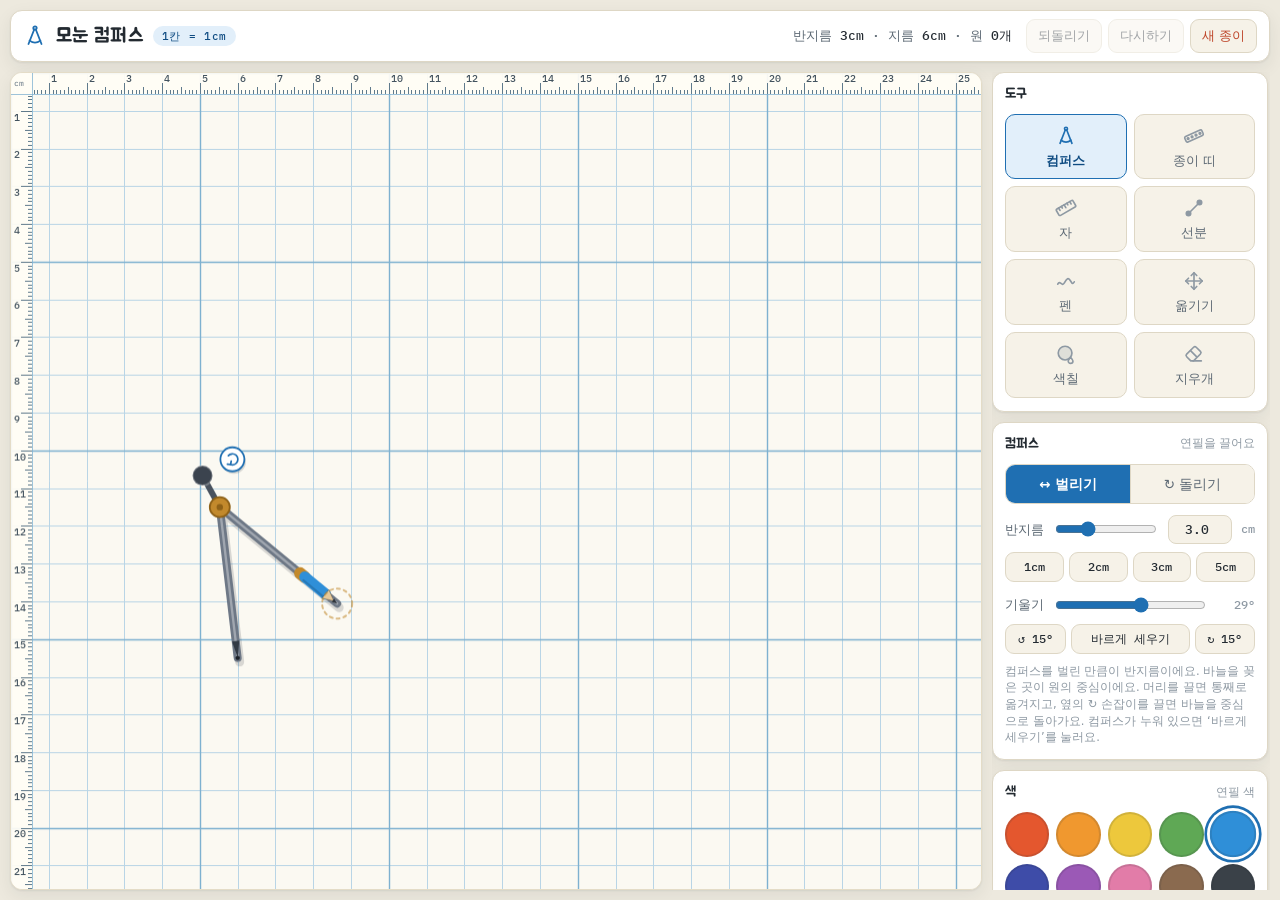
==== commit cf9ae0b7: "Add files via upload" ====
--- a/index.html
+++ b/index.html
@@ -383,7 +383,7 @@
         <path d="M6.6 16.6a9 9 0 0 0 10.8 0"/>
       </svg>
       <h1>모눈 컴퍼스</h1>
-      <span class="tag">1칸 = 1cm</span>
+      <span class="tag" id="scaleTag">1칸 = 1cm</span>
     </div>
     <div class="readout" id="readout"></div>
     <div class="topacts">
@@ -618,6 +618,7 @@
       <p class="savenote">두 도구 모두 <b>중심과 반지름이 같으면 같은 원</b>이 그려져요. 도구를 바꿔 가며 같은 원을 그려 보세요.</p>
       <p class="savenote"><b>선분</b> 도구는 한 점에서 다른 점까지 끌면 그어져요. 반지름이나 지름을 선분으로 그어 재어 보세요. <b>자</b>를 종이 위에 대면 원의 지름이나 선분의 길이를 직접 잴 수 있어요.
       <b>펜</b>으로는 원 안에 얼굴을 그리거나 이름을 쓰는 것처럼 자유롭게 그릴 수 있어요.</p>
+      <p class="savenote"><b>두 손가락</b>을 벌리거나 오므리면 종이가 커지고 작아져요. <b>두 손가락으로 끌면</b> 종이가 위아래·옆으로 움직여요. 위쪽의 ‘1칸 = 1cm · ○○%’ 표를 누르면 처음대로 돌아가요.</p>
     </section>
 
   </aside>
@@ -657,6 +658,8 @@
   show: { center:true, radius:false, diameter:false, length:true },
   grid: true, ruler: true, snap: true,
   cal: 1,
+  zoom: 1,
+  view: { x: 0, y: 0 },   /* 화면 왼쪽 위가 종이의 어디인지 (cm) — 손가락으로 밀어 옮긴다 */        /* 보기 배율 — 작을수록 종이가 넓게 보인다. 그림의 cm 크기는 바뀌지 않는다 */
   shapes: [],
   compass: { x:5, y:6, r:3, ang:-0.5 },
   rul: { x:1, y:2, ang:0, len:15 },
@@ -724,7 +727,8 @@
   cv.width = Math.round(W * dpr);
   cv.height = Math.round(H * dpr);
   ctx.setTransform(dpr, 0, 0, dpr, 0, 0);
-  PPC = BASE_PPC * S.cal;
+  PPC = BASE_PPC * S.cal * S.zoom;
+  OX = S.view.x * PPC; OY = S.view.y * PPC;
   Wcm = W / PPC; Hcm = H / PPC;
   if (!seeded) scheduleSeed();
   /* claude.ai 화면 안에서는 종이 크기가 늦게 정해진다. 아직 아무도 컴퍼스를 건드리지 않았으면
@@ -776,8 +780,8 @@
   if (!Wcm) return;
   S.compass.r = 3;
   S.compass.ang = -0.5;
-  S.compass.x = round5(Math.max(1, Math.min(6, Wcm * 0.3)));
-  S.compass.y = round5(Math.max(1.5, Math.min(Hcm - 1, Hcm * 0.72)));
+  S.compass.x = round5(S.view.x + Math.max(1, Math.min(6, Wcm * 0.3)));
+  S.compass.y = round5(S.view.y + Math.max(1.5, Math.min(Hcm - 1, Hcm * 0.72)));
   syncRadiusUI();
 }
 function round5(v){ return Math.round(v * 2) / 2; }
@@ -967,26 +971,38 @@
   ctx.strokeStyle = "#5F7A8C";
   ctx.lineWidth = 1;
   ctx.beginPath();
-  for (i = 0; i * mm <= W; i++){
-    x = Math.round(i * mm) + 0.5;
+  /* 종이를 밀어 옮겨도 눈금은 종이의 cm를 그대로 따라간다 */
+  var showMm = mm >= 3;
+  for (i = Math.floor(OX / mm); i * mm - OX <= W; i++){
+    if (!showMm && i % 5 !== 0) continue;
+    x = Math.round(i * mm - OX) + 0.5;
     if (x < T) continue;
     len = (i % 10 === 0) ? 11 : (i % 5 === 0) ? 7 : 4;
     ctx.moveTo(x, T); ctx.lineTo(x, T - len);
   }
-  for (i = 0; i * mm <= H; i++){
-    y = Math.round(i * mm) + 0.5;
+  for (i = Math.floor(OY / mm); i * mm - OY <= H; i++){
+    if (!showMm && i % 5 !== 0) continue;
+    y = Math.round(i * mm - OY) + 0.5;
     if (y < T) continue;
     len = (i % 10 === 0) ? 11 : (i % 5 === 0) ? 7 : 4;
     ctx.moveTo(T, y); ctx.lineTo(T - len, y);
   }
   ctx.stroke();
 
-  step = PPC < 30 ? 2 : 1;
+  step = PPC < 30 ? (PPC < 17 ? 5 : 2) : 1;
   ctx.fillStyle = "#43535F";
   ctx.font = '500 9.5px "IBM Plex Mono", monospace';
   ctx.textAlign = "left"; ctx.textBaseline = "middle";
-  for (i = step; i * PPC <= W - 8; i += step) ctx.fillText(String(i), i * PPC + 2, 6);
-  for (i = step; i * PPC <= H - 8; i += step) ctx.fillText(String(i), 3, i * PPC + 7);
+  for (i = Math.ceil(OX / PPC / step) * step; i * PPC - OX <= W - 8; i += step){
+    x = i * PPC - OX;
+    if (x < T + 2 || i === 0) continue;
+    ctx.fillText(String(i), x + 2, 6);
+  }
+  for (i = Math.ceil(OY / PPC / step) * step; i * PPC - OY <= H - 8; i += step){
+    y = i * PPC - OY;
+    if (y < T + 2 || i === 0) continue;
+    ctx.fillText(String(i), 3, y + 7);
+  }
   ctx.fillStyle = "#7C8A95";
   ctx.font = '500 8px "IBM Plex Mono", monospace';
   ctx.fillText("cm", 3, 11);
@@ -1472,13 +1488,13 @@
   if (!Wcm) return;
   S.rul.len = Wcm >= 22 ? 15 : Wcm >= 15 ? 10 : Math.max(5, Math.floor(Wcm - 3));
   S.rul.ang = 0;
-  S.rul.x = 1;
-  S.rul.y = round5(Math.max(1.2, Math.min(Hcm - 2.5, Hcm * 0.22)));
+  S.rul.x = round5(S.view.x + 1);
+  S.rul.y = round5(S.view.y + Math.max(1.2, Math.min(Hcm - 2.5, Hcm * 0.22)));
 }
 function clampRul(){
   if (!Wcm) return;
-  S.rul.x = Math.max(0.1, Math.min(Wcm - 0.1, S.rul.x));
-  S.rul.y = Math.max(0.1, Math.min(Hcm - 0.1, S.rul.y));
+  S.rul.x = Math.max(S.view.x + 0.1, Math.min(S.view.x + Wcm - 0.1, S.rul.x));
+  S.rul.y = Math.max(S.view.y + 0.1, Math.min(S.view.y + Hcm - 0.1, S.rul.y));
 }
 function rulDeg(){
   /* 화면은 아래로 갈수록 y가 커진다 — 사람이 보는 대로 반시계 방향을 + 로 */
@@ -1584,6 +1600,9 @@
   var r = cv.getBoundingClientRect();
   return { x: e.clientX - r.left, y: e.clientY - r.top };
 }
+/* 화면의 점 → 종이의 cm (종이를 밀어 옮긴 만큼 더한다) */
+function cx(p){ return (p.x + OX) / PPC; }
+function cy(p){ return (p.y + OY) / PPC; }
 function snapXY(v){ return S.snap ? Math.round(v * 2) / 2 : Math.round(v * 100) / 100; }
 function snapR(v){
   v = Math.max(0.5, Math.min(9, v));
@@ -1591,8 +1610,8 @@
 }
 function clampCompass(){
   if (!Wcm) return;
-  S.compass.x = Math.max(0.1, Math.min(Wcm - 0.1, S.compass.x));
-  S.compass.y = Math.max(0.1, Math.min(Hcm - 0.1, S.compass.y));
+  S.compass.x = Math.max(S.view.x + 0.1, Math.min(S.view.x + Wcm - 0.1, S.compass.x));
+  S.compass.y = Math.max(S.view.y + 0.1, Math.min(S.view.y + Hcm - 0.1, S.compass.y));
   S.compass.r = Math.max(0.5, Math.min(9, S.compass.r));
 }
 function normPi(a){
@@ -1648,15 +1667,73 @@
   syncButtons();
 }
 
+/* ---- 두 손가락으로 오므리고 벌리면 종이 크기가 바뀐다 ----
+   한 손가락으로 그리기 시작했다가 두 번째 손가락이 닿으면, 그리던 것은 없던 일로 하고 크기 조절로 넘어간다. */
+var touches = {}, pinch = null, pinchLock = false, downSnap = null;
+function touchCount(){ return Object.keys(touches).length; }
+function touchDist(){
+  var k = Object.keys(touches);
+  return k.length < 2 ? 0 : dist(touches[k[0]], touches[k[1]]);
+}
+function takeSnap(){
+  downSnap = {
+    shapes: JSON.stringify(S.shapes), undoLen: undoStack.length, redo: redoStack.slice(),
+    compass: JSON.stringify(S.compass), rul: JSON.stringify(S.rul),
+    crop: crop ? JSON.stringify(crop) : null, cropMode: cropMode, activeId: activeId, sel: selIds.slice()
+  };
+}
+function cancelDrag(){
+  if (downSnap){
+    S.shapes = JSON.parse(downSnap.shapes);
+    undoStack.length = Math.min(undoStack.length, downSnap.undoLen);
+    redoStack = downSnap.redo;
+    S.compass = JSON.parse(downSnap.compass);
+    S.rul = JSON.parse(downSnap.rul);
+    crop = downSnap.crop ? JSON.parse(downSnap.crop) : null;
+    cropMode = downSnap.cropMode;
+    activeId = downSnap.activeId;
+    selIds = downSnap.sel;
+  }
+  if (ptrId !== null){ try { cv.releasePointerCapture(ptrId); } catch (err) {} }
+  drag = null; ptrId = null; downSnap = null;
+  syncButtons(); syncRadiusUI(); syncSel(); syncReadout();
+}
+function touchMid(){
+  var k = Object.keys(touches), a = touches[k[0]], b = touches[k[1]];
+  return { x: (a.x + b.x) / 2, y: (a.y + b.y) / 2 };
+}
+function startPinch(){
+  cancelDrag();
+  var m = touchMid();
+  /* 두 손가락 가운데에 있는 종이의 점이 손가락을 따라다니게 한다 */
+  pinch = { d0: Math.max(20, touchDist()), z0: S.zoom, px: cx(m), py: cy(m) };
+  pinchLock = true;
+  draw();
+}
+
 cv.addEventListener("pointerdown", function(e){
+  if (e.pointerType === "touch"){
+    touches[e.pointerId] = pt(e);
+    var tc = touchCount();
+    if (tc === 2 && !pinch){ e.preventDefault(); startPinch(); return; }
+    if (tc > 2 || pinchLock){ e.preventDefault(); return; }
+  }
   if (ptrId !== null) return;
   ptrId = e.pointerId;
   try { cv.setPointerCapture(ptrId); } catch (err) {}
   var p = pt(e);
   e.preventDefault();
+  takeSnap();
+
+  /* 마우스: 가운데·오른쪽 버튼이나 스페이스바를 누른 채 끌면 종이가 움직인다 */
+  if (e.pointerType !== "touch" && (e.button === 1 || e.button === 2 || spaceDown)){
+    drag = { mode: "pan", sx: p.x, sy: p.y, vx: S.view.x, vy: S.view.y };
+    cv.style.cursor = "grabbing";
+    return;
+  }
 
   if (cropMode){
-    var cx0 = snapXY(p.x / PPC), cy0 = snapXY(p.y / PPC);
+    var cx0 = snapXY(cx(p)), cy0 = snapXY(cy(p));
     crop = { x0: cx0, y0: cy0, x1: cx0, y1: cy0 };
     drag = { mode: "crop" };
   } else if (isCircleTool(S.tool)){
@@ -1675,7 +1752,7 @@
       drag = { mode: "crot", off: S.compass.ang - Math.atan2(p.y - Pr.y, p.x - Pr.x) };
       activeId = null;
     } else if (hit === "body"){
-      drag = { mode: "body", ox: S.compass.x - p.x / PPC, oy: S.compass.y - p.y / PPC };
+      drag = { mode: "body", ox: S.compass.x - cx(p), oy: S.compass.y - cy(p) };
     } else {
       drag = { mode: "pivot" };
       applyPivot(p);
@@ -1689,22 +1766,22 @@
       drag = { mode: "rread" };
       rulRead = rh.t;
     } else if (rh.part === "body"){
-      drag = { mode: "rmove", ox: S.rul.x - p.x / PPC, oy: S.rul.y - p.y / PPC };
+      drag = { mode: "rmove", ox: S.rul.x - cx(p), oy: S.rul.y - cy(p) };
     } else {
       /* 빈 종이를 누르면 자의 0이 그 자리로 온다 */
-      S.rul.x = snapXY(p.x / PPC); S.rul.y = snapXY(p.y / PPC);
+      S.rul.x = snapXY(cx(p)); S.rul.y = snapXY(cy(p));
       clampRul();
       drag = { mode: "rmove", ox: 0, oy: 0 };
     }
     syncRul();
   } else if (S.tool === "pen"){
     pushUndo();
-    var pth = mkPath([[r2(p.x / PPC), r2(p.y / PPC)]], S.color, PEN_W[S.pen] || PEN_W.mid);
+    var pth = mkPath([[r2(cx(p)), r2(cy(p))]], S.color, PEN_W[S.pen] || PEN_W.mid);
     S.shapes.push(pth);
     drag = { mode: "pen", id: pth.id };
   } else if (S.tool === "line"){
     pushUndo();
-    var sx = snapXY(p.x / PPC), sy = snapXY(p.y / PPC);
+    var sx = snapXY(cx(p)), sy = snapXY(cy(p));
     var ln = mkLine(sx, sy, sx, sy, S.color);
     S.shapes.push(ln);
     drag = { mode: "line", id: ln.id };
@@ -1732,7 +1809,7 @@
           var ak = anchorOf(list[k]);
           items.push({ id: list[k].id, s0: snapshotOf(list[k]), ax: ak.x, ay: ak.y });
         }
-        drag = { mode: "move", items: items, gx: p.x / PPC, gy: p.y / PPC, moved: false };
+        drag = { mode: "move", items: items, gx: cx(p), gy: cy(p), moved: false };
       }
     } else {
       if (!add) selIds = [];
@@ -1773,8 +1850,8 @@
 }
 
 function applyPivot(p){
-  S.compass.x = snapXY(p.x / PPC);
-  S.compass.y = snapXY(p.y / PPC);
+  S.compass.x = snapXY(cx(p));
+  S.compass.y = snapXY(cy(p));
   clampCompass();
   activeId = null;
 }
@@ -1809,7 +1886,24 @@
 
 cv.addEventListener("pointermove", function(e){
   var p = pt(e);
+  if (e.pointerType === "touch" && touches[e.pointerId]){
+    touches[e.pointerId] = p;
+    if (pinch){
+      e.preventDefault();
+      if (touchCount() >= 2){
+        var m2 = touchMid();
+        var z2 = Math.max(0.4, Math.min(1.5, Math.round(pinch.z0 * touchDist() / pinch.d0 * 100) / 100));
+        var np = BASE_PPC * S.cal * z2;
+        S.zoom = z2;
+        setView(pinch.px - m2.x / np, pinch.py - m2.y / np, true);
+        syncZoom(); resize();
+      }
+      return;
+    }
+    if (pinchLock){ e.preventDefault(); return; }
+  }
   if (ptrId === null || !drag){ hoverCursor(p); return; }
+  if (e.pointerId !== ptrId) return;      /* 다른 손가락의 움직임은 무시 */
   e.preventDefault();
 
   if (drag.mode === "pen"){
@@ -1820,17 +1914,21 @@
     if (!evs.length) evs = [e];
     for (var ci = 0; ci < evs.length; ci++){
       var q = pt(evs[ci]);
-      addPenPoint(ph, q.x / PPC, q.y / PPC);
+      addPenPoint(ph, cx(q), cy(q));
     }
     draw();
     return;
   }
+  if (drag.mode === "pan"){
+    setView(drag.vx - (p.x - drag.sx) / PPC, drag.vy - (p.y - drag.sy) / PPC);
+    return;
+  }
   if (drag.mode === "crop"){
-    crop.x1 = Math.max(0, Math.min(Wcm, snapXY(p.x / PPC)));
-    crop.y1 = Math.max(0, Math.min(Hcm, snapXY(p.y / PPC)));
+    crop.x1 = Math.max(S.view.x, Math.min(S.view.x + Wcm, snapXY(cx(p))));
+    crop.y1 = Math.max(S.view.y, Math.min(S.view.y + Hcm, snapXY(cy(p))));
   } else if (drag.mode === "rmove"){
-    S.rul.x = snapXY(p.x / PPC + drag.ox);
-    S.rul.y = snapXY(p.y / PPC + drag.oy);
+    S.rul.x = snapXY(cx(p) + drag.ox);
+    S.rul.y = snapXY(cy(p) + drag.oy);
     clampRul(); rulRead = null; syncRul();
   } else if (drag.mode === "rrot"){
     var Or = w2s(S.rul.x, S.rul.y);
@@ -1849,8 +1947,8 @@
   } else if (drag.mode === "open"){
     applyOpen(p);
   } else if (drag.mode === "body"){
-    S.compass.x = snapXY(p.x / PPC + drag.ox);
-    S.compass.y = snapXY(p.y / PPC + drag.oy);
+    S.compass.x = snapXY(cx(p) + drag.ox);
+    S.compass.y = snapXY(cy(p) + drag.oy);
     clampCompass(); activeId = null;
   } else if (drag.mode === "crot"){
     var Pc = w2s(S.compass.x, S.compass.y);
@@ -1887,7 +1985,7 @@
     setLineEnd(el, drag.which === 1 ? 2 : 1, p, e.shiftKey);
   } else if (drag.mode === "move"){
     /* 여럿을 함께 옮길 때는 하나의 이동량을 계산해 서로의 간격을 지킨다 */
-    var dx = p.x / PPC - drag.gx, dy = p.y / PPC - drag.gy;
+    var dx = cx(p) - drag.gx, dy = cy(p) - drag.gy;
     var a = drag.items[0];
     if (S.snap){ dx = snapXY(a.ax + dx) - a.ax; dy = snapXY(a.ay + dy) - a.ay; }
     for (var mi = 0; mi < drag.items.length; mi++){
@@ -1908,7 +2006,7 @@
 function setLineEnd(ln, fixed, p, shift){
   var fx = (fixed === 1) ? ln.x1 : ln.x2;
   var fy = (fixed === 1) ? ln.y1 : ln.y2;
-  var ex = p.x / PPC, ey = p.y / PPC, mx, my;
+  var ex = cx(p), ey = cy(p), mx, my;
   if (shift){
     var ang = Math.round(Math.atan2(ey - fy, ex - fx) / (Math.PI / 4)) * (Math.PI / 4);
     var len = Math.max(0, (ex - fx) * Math.cos(ang) + (ey - fy) * Math.sin(ang));
@@ -1984,8 +2082,23 @@
   ptrId = null;
   save(); draw(); syncReadout(); syncSel();
 }
-cv.addEventListener("pointerup", endDrag);
-cv.addEventListener("pointercancel", endDrag);
+function onPointerUp(e){
+  if (e.pointerType === "touch") delete touches[e.pointerId];
+  if (pinch || pinchLock){
+    if (pinch && touchCount() < 2){
+      pinch = null;
+      save();
+      toast("종이 크기 " + Math.round(S.zoom * 100) + "%");
+    }
+    if (touchCount() === 0) pinchLock = false;
+    return;
+  }
+  if (e.pointerId !== ptrId && ptrId !== null) return;
+  downSnap = null;
+  endDrag();
+}
+cv.addEventListener("pointerup", onPointerUp);
+cv.addEventListener("pointercancel", onPointerUp);
 
 var hintedTurn = false;
 function maybeHintTurn(){
@@ -2217,6 +2330,73 @@
   S.cal = parseFloat(this.value);
   $("calOut").textContent = Math.round(S.cal * 100) + "%";
   save(); resize();
+});
+
+/* 종이 크기 (보기 배율) */
+function syncZoom(){
+  var z = Math.round(S.zoom * 100), home = !S.view.x && !S.view.y && z === 100;
+  var tag = $("scaleTag");
+  tag.textContent = z === 100 ? "1칸 = 1cm" : "1칸 = 1cm · " + z + "%로 보기";
+  /* 크기나 자리를 바꿨을 때만, 표를 누르면 처음대로 돌아간다 */
+  tag.style.cursor = home ? "" : "pointer";
+  tag.title = home ? "" : "누르면 처음 자리·100%로 돌아가요";
+}
+function setZoom(z, fine){
+  /* 손가락으로 조절하는 동안은 부드럽게, 끝나면 10% 단위로 */
+  z = Math.max(0.4, Math.min(1.5, fine ? Math.round(z * 100) / 100 : Math.round(z * 10) / 10));
+  if (z === S.zoom){ syncZoom(); return; }
+  S.zoom = z;
+  syncZoom(); if (!fine) save(); resize();
+}
+/* ---- 종이 밀어 옮기기 ---- */
+var VIEW_MAX = 200;    /* 오른쪽·아래로 200cm까지 */
+var VIEW_MIN = -200;   /* 종이는 위·아래·왼쪽·오른쪽 어디로든 이어진다 */
+var spaceDown = false;
+function setView(x, y, noDraw){
+  S.view.x = Math.max(VIEW_MIN, Math.min(VIEW_MAX, x));
+  S.view.y = Math.max(VIEW_MIN, Math.min(VIEW_MAX, y));
+  OX = S.view.x * PPC; OY = S.view.y * PPC;
+  syncZoom();
+  if (!noDraw){ draw(); save(); }
+}
+/* 화면의 한 점을 기준으로 확대·축소 (마우스 휠) */
+function zoomAt(z, sx, sy){
+  var px = cx({ x: sx, y: sy }), py = cy({ x: sx, y: sy });
+  z = Math.max(0.4, Math.min(1.5, Math.round(z * 100) / 100));
+  var np = BASE_PPC * S.cal * z;
+  S.zoom = z;
+  setView(px - sx / np, py - sy / np, true);
+  syncZoom(); save(); resize();
+}
+cv.addEventListener("contextmenu", function(e){ e.preventDefault(); });
+cv.addEventListener("wheel", function(e){
+  /* 좁은 화면에서는 페이지를 내려야 하니 휠을 빼앗지 않는다 (Ctrl+휠 확대는 된다) */
+  if (window.innerWidth <= 880 && !(e.ctrlKey || e.metaKey)) return;
+  e.preventDefault();
+  var p = pt(e), k = e.deltaMode === 1 ? 16 : 1;
+  if (e.ctrlKey || e.metaKey){
+    zoomAt(S.zoom * Math.exp(-e.deltaY * k * 0.0025), p.x, p.y);
+  } else {
+    var dx = e.deltaX * k, dy = e.deltaY * k;
+    if (e.shiftKey && !dx){ dx = dy; dy = 0; }
+    setView(S.view.x + dx / PPC, S.view.y + dy / PPC);
+  }
+}, { passive: false });
+window.addEventListener("keydown", function(e){
+  var t = e.target;
+  if (e.code === "Space" && !(t && (t.tagName === "INPUT" || t.tagName === "TEXTAREA" || t.tagName === "BUTTON"))){
+    e.preventDefault();
+    if (!spaceDown){ spaceDown = true; cv.style.cursor = "grab"; }
+  }
+});
+window.addEventListener("keyup", function(e){
+  if (e.code === "Space"){ spaceDown = false; cv.style.cursor = "crosshair"; }
+});
+$("scaleTag").addEventListener("click", function(){
+  if (!S.view.x && !S.view.y && S.zoom === 1) return;
+  S.zoom = 1; S.view.x = 0; S.view.y = 0;
+  syncZoom(); setView(0, 0, true); save(); resize();
+  toast("처음 자리, 100%로 돌아왔어요");
 });
 
 /* 고른 그림 */
@@ -2448,7 +2628,7 @@
 }
 
 function exportBounds(shapes){
-  if (saveScope === "all") return { x0:0, y0:0, x1:Wcm, y1:Hcm };
+  if (saveScope === "all") return { x0: S.view.x, y0: S.view.y, x1: S.view.x + Wcm, y1: S.view.y + Hcm };
   if (saveScope === "area" && crop) return cropRect(crop);
   var x0 = Infinity, y0 = Infinity, x1 = -Infinity, y1 = -Infinity, i, bb;
   for (i = 0; i < shapes.length; i++){
@@ -2464,6 +2644,12 @@
 
 /* 그리기 함수들을 그대로 쓰되, 잠깐 다른 캔버스·다른 잘라낸 위치로 돌린다 */
 function renderExport(shapes){
+  /* 화면을 줄여 보고 있어도 저장은 실제 크기(1칸 = 1cm)로 */
+  var _PPC = PPC;
+  PPC = BASE_PPC * S.cal;
+  try { return renderExportAt(shapes); } finally { PPC = _PPC; }
+}
+function renderExportAt(shapes){
   var b = exportBounds(shapes), scale = saveScale;
   var cw = Math.max(1, Math.round((b.x1 - b.x0) * PPC));
   var ch = Math.max(1, Math.round((b.y1 - b.y0) * PPC));
@@ -2925,7 +3111,7 @@
     try {
       localStorage.setItem(STORE, JSON.stringify({
         shapes: S.shapes, compass: S.compass, rul: S.rul, guide: S.guide, showGuide: S.showGuide, color: S.color, pen: S.pen, show: S.show,
-        grid: S.grid, ruler: S.ruler, snap: S.snap, cal: S.cal,
+        grid: S.grid, ruler: S.ruler, snap: S.snap, cal: S.cal, zoom: S.zoom, view: S.view,
         tool: S.tool, cmode: S.cmode, fillErase: S.fillErase,
         saveScope: saveScope, saveBg: saveBg, saveScale: saveScale, crop: crop
       }));
@@ -2947,6 +3133,9 @@
   if (d.show) for (var k in S.show) if (typeof d.show[k] === "boolean") S.show[k] = d.show[k];
   ["grid","ruler","snap","fillErase"].forEach(function(k){ if (typeof d[k] === "boolean") S[k] = d[k]; });
   if (typeof d.cal === "number") S.cal = Math.max(0.6, Math.min(1.6, d.cal));
+  if (typeof d.zoom === "number") S.zoom = Math.max(0.4, Math.min(1.5, Math.round(d.zoom * 100) / 100));
+  if (d.view && typeof d.view.x === "number" && typeof d.view.y === "number" && isFinite(d.view.x) && isFinite(d.view.y))
+    S.view = { x: Math.max(-200, Math.min(200, d.view.x)), y: Math.max(-200, Math.min(200, d.view.y)) };
   if (Array.isArray(d.guide)){ var gl = cleanShapes(d.guide); S.guide = gl.length ? gl : null; }
   if (typeof d.showGuide === "boolean") S.showGuide = d.showGuide;
   if (d.rul && typeof d.rul.x === "number" && typeof d.rul.ang === "number"){
@@ -2968,6 +3157,7 @@
 load();
 $("calRange").value = S.cal;
 $("calOut").textContent = Math.round(S.cal * 100) + "%";
+syncZoom();
 $("chkCenter").checked = S.show.center;
 $("chkRadius").checked = S.show.radius;
 $("chkDiameter").checked = S.show.diameter;
